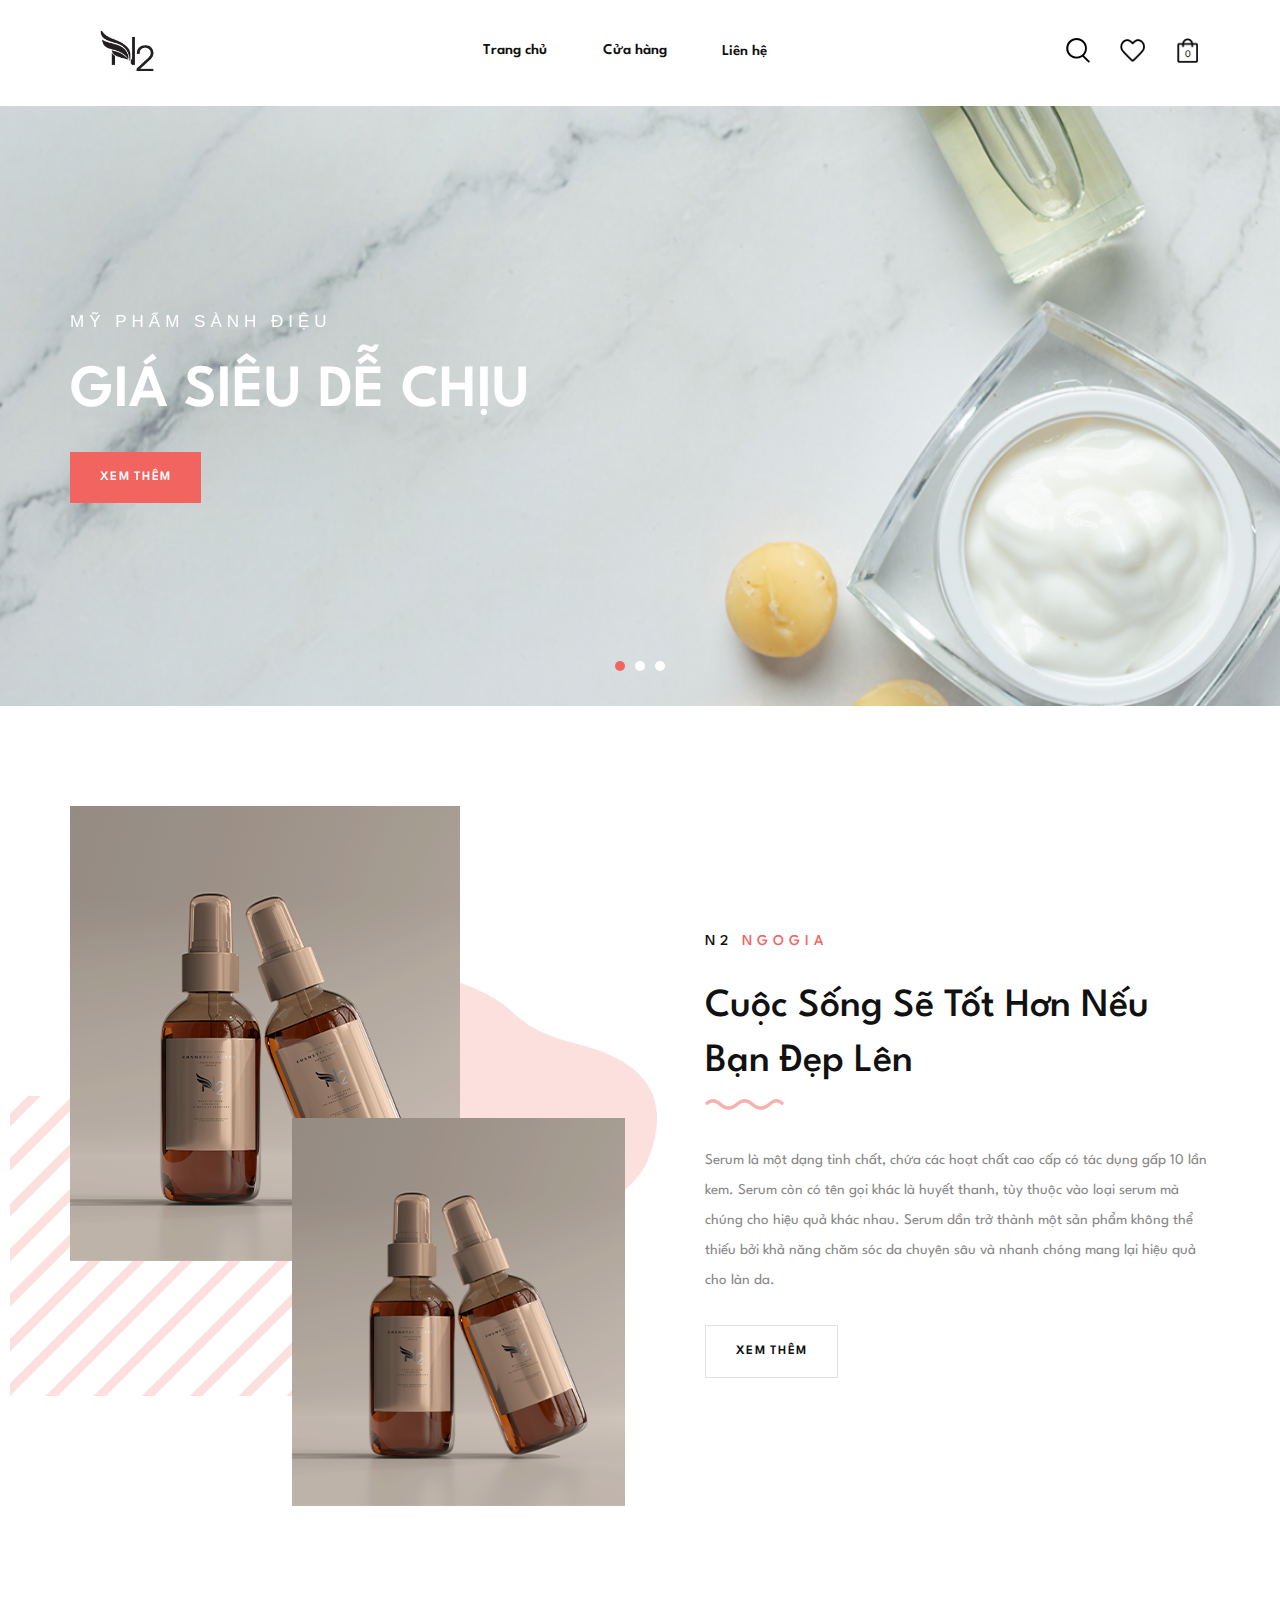
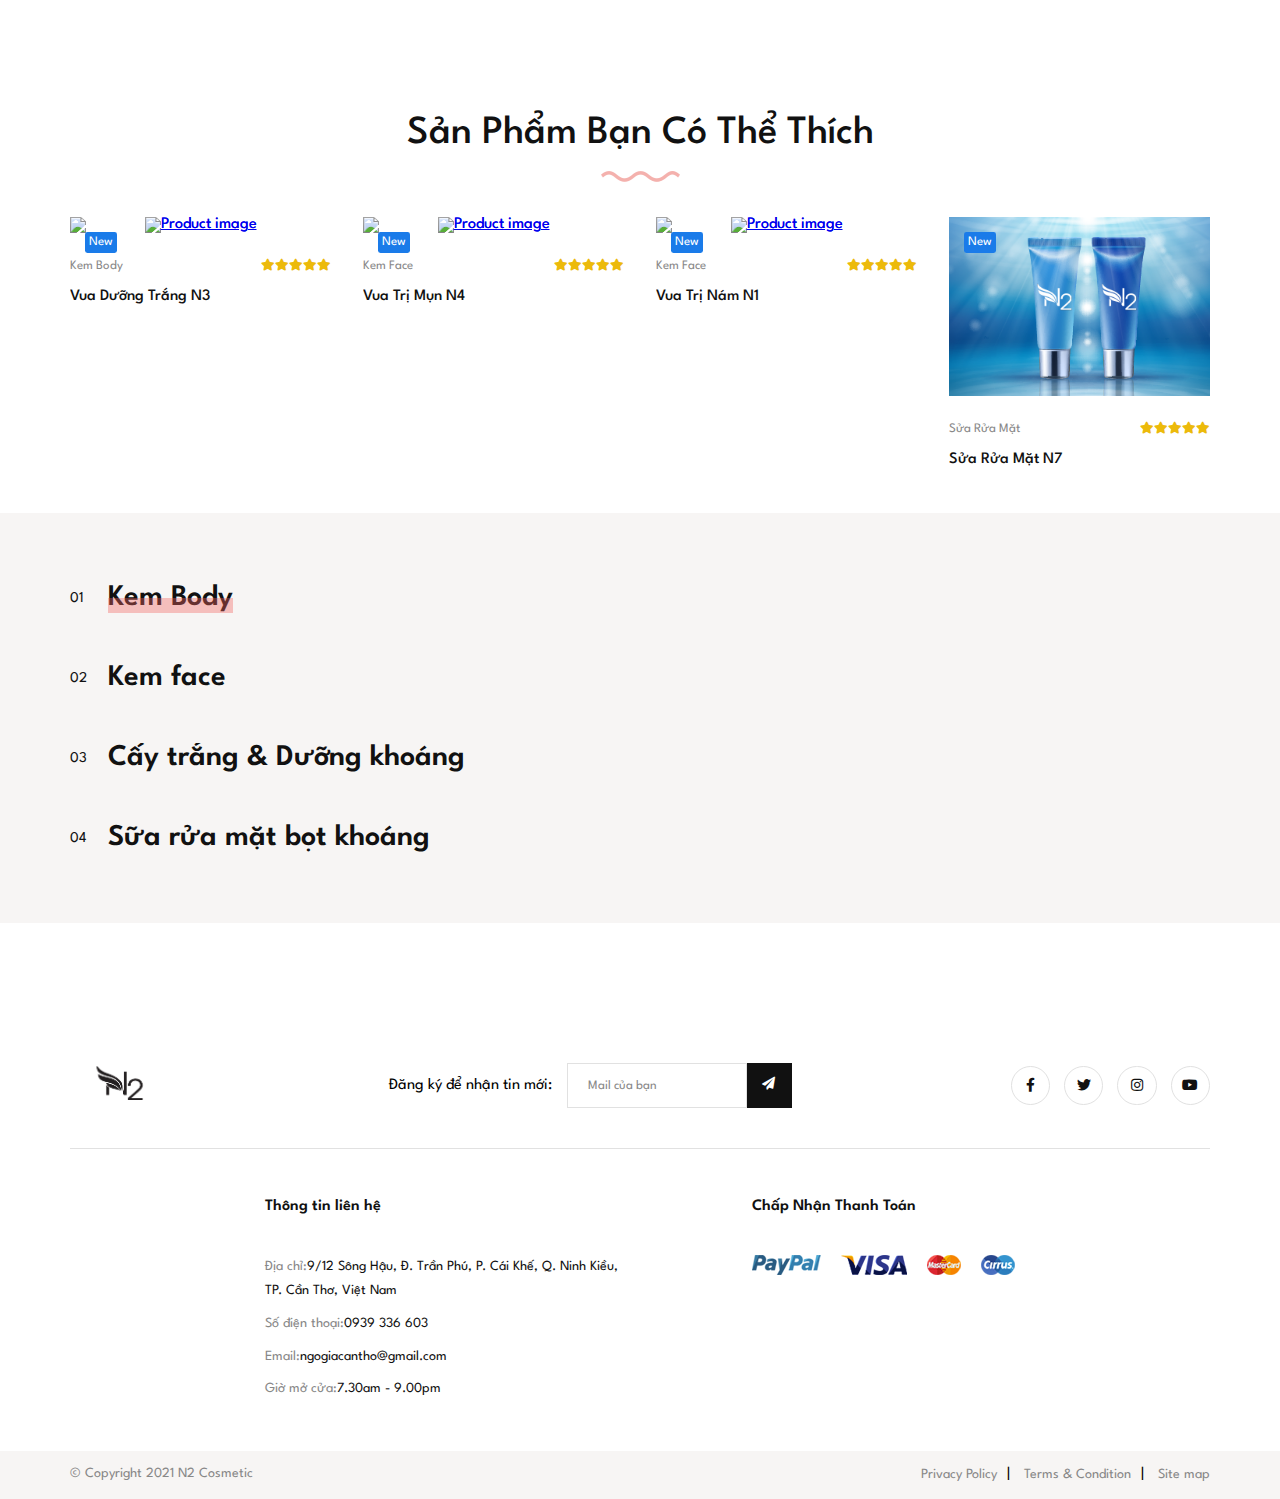
==== index.html @ 59abe2fc "add new file" ====
<!DOCTYPE html>
<html lang="en">
  <head>
    <meta charset="UTF-8"/>
    <meta name="viewport" content="width=device-width, initial-scale=1.0, user-scalable=no"/>
    <meta http-equiv="X-UA-Compatible" content="ie=edge"/>
    <title>Homepage 1</title>
    <link rel="stylesheet" href="https://fonts.googleapis.com/css2?family=Spartan:wght@300;400;500;700;900&amp;display=swap"/>
    <link rel="shortcut icon" type="image/png" href="./assets/images/fav.png"/>
    <!--build:css assets/css/styles.min.css-->
    <link rel="stylesheet" href="assets/css/bootstrap.css"/>
    <link rel="stylesheet" href="https://cdnjs.cloudflare.com/ajax/libs/animate.css/4.0.0/animate.min.css"/>
    <link rel="stylesheet" href="assets/css/slick.min.css"/>
    <link rel="stylesheet" href="assets/css/fontawesome.css"/>
    <link rel="stylesheet" href="assets/css/jquery.modal.min.css"/>
    <link rel="stylesheet" href="assets/css/bootstrap-drawer.min.css"/>
    <link rel="stylesheet" href="assets/css/style.css"/>
    <!--endbuild-->
  </head>
  <body>
    <div class="header -one">
      <!--<div class="top-nav -style-1">
        <div class="container">
          <div class="top-nav__wrapper">
            <div class="top-nav-social">
                    <div class="social-icons -white">
                      <ul>
                        <li><a href="https://www.facebook.com/" style="'color: undefined'"><i class="fab fa-facebook-f"></i></a></li>
                        <li><a href="https://twitter.com" style="'color: undefined'"><i class="fab fa-twitter"></i></a></li>
                        <li><a href="https://instagram.com/" style="'color: undefined'"><i class="fab fa-instagram"> </i></a></li>
                        <li><a href="https://www.youtube.com/" style="'color: undefined'"><i class="fab fa-youtube"></i></a></li>
                      </ul>
                    </div>
            </div>
            <p class="top-nav-promo">Free shipping on international orders of $120+</p>
            <div class="top-nav-selections">
              <div class="top-nav-selections__item">
                <select class="customed-select -borderless -white" name="cur">
                  <option value="USD">USD</option>
                  <option value="JPY">JPY</option>
                  <option value="VND">VND</option>
                </select>
              </div>
              <div class="top-nav-selections__item">
                <select class="customed-select -borderless -white" name="lang">
                  <option value="EN">ENG</option>
                  <option value="JP">JAP</option>
                  <option value="VI">VIE</option>
                </select>
              </div>
              <div class="top-nav-selections__item"><a href="#">Signin</a></div>
            </div>
          </div>
        </div>
      </div>-->
      <div class="menu -style-1">
        <div class="container">
          <div class="menu__wrapper"><a class="menu-logo" href="index.html"><img src="assets/images/logo.png" alt="Logo"/></a>
                  <div class="navigator ">
                    <ul>
                      <li class="relative"><a href="">Trang chủ<span class="dropable-icon"><!--<i class="fas fa-angle-down"></i>--></span></a>
                        <!--<ul class="dropdown-menu">
                          <li><a href="">Beauty Salon</a></li>
                          <li><a href="homepage2.html">Makeup Salon</a></li>
                          <li><a href="homepage3.html">Natural Shop</a></li>
                          <li><a href="homepage4.html">Spa Shop</a></li>
                          <li><a href="homepage5.html">Mask Shop</a></li>
                          <li><a href="homepage6.html">Skincare Shop</a></li>
                        </ul>-->
                      </li>
                      <!--<li><a href="services.html">Services</a></li>-->
                      <!--<li><a href="about.html">About</a></li>-->
                      <li><a href="shop-fullwidth-4col.html">Cửa hàng<span class="dropable-icon"><!--<i class="fas fa-angle-down"></i>--></span></a>
                        <ul class="dropdown-menu -wide">
                          <ul class="dropdown-menu__col">
                            <li><a href="shop-fullwidth-4col.html">Shop Fullwidth 4 Columns</a></li>
                            <li><a href="shop-fullwidth-5col.html">Shop Fullwidth 5 Columns</a></li>
                            <li><a href="shop-fullwidth-left-sidebar.html">Shop Fullwidth Left Sidebar</a></li>
                            <li><a href="shop-fullwidth-right-sidebar.html">Shop Fullwidth Right Sidebar</a></li>
                          </ul>
                          <ul class="dropdown-menu__col">
                            <li><a href="shop-grid-4col.html">Shop grid 4 Columns</a></li>
                            <li><a href="shop-grid-3col.html">Shop Grid 3 Columns</a></li>
                            <li><a href="shop-grid-sidebar.html">Shop Grid Sideber</a></li>
                            <li><a href="shop-list-sidebar.html">Shop List Sidebar</a></li>
                          </ul>
                          <ul class="dropdown-menu__col">
                            <li><a href="product-detail.html">Product Detail</a></li>
                            <li><a href="cart.html">Shopping cart</a></li>
                            <li><a href="checkout.html">Checkout</a></li>
                            <li><a href="wishlist.html">Wish list</a></li>
                          </ul>
                          <ul class="dropdown-menu__col -banner"><a href="shop-fullwidth-4col.html"><img src="assets/images/header/dropdown-menu-banner.png" alt="New product banner"/></a></ul>
                        </ul>
                      </li>
                      <!--<li><a href="blog.html">Blog</a></li>-->
                      <li><a href="contact.html">Liên hệ</a></li>
                    </ul>
                  </div>
                  <div class="menu-functions "><a class="menu-icon -search" href="#"><img src="assets/images/header/search-icon.png" alt="Search icon"/></a>
                    <div class="search-box">
                      <form>
                        <input type="text" placeholder="What are you looking for?" name="search"/>
                        <button><img src="assets/images/header/search-icon.png" alt="Search icon"/></button>
                      </form>
                    </div><a class="menu-icon -wishlist" href="/wishlist.html"><img src="assets/images/header/wishlist-icon.png" alt="Wishlist icon"/></a>
                    <div class="menu-cart"><a class="menu-icon -cart" href="#"><img src="assets/images/header/cart-icon.png" alt="Wishlist icon"/><span class="cart__quantity">0</span></a>

                    </div><a class="menu-icon -navbar" href="#">
                      <div class="bar"></div>
                      <div class="bar"></div>
                      <div class="bar"></div></a>
                  </div>
          </div>
        </div>
      </div>
    </div>
    <div id="content">
          <div class="slider -style-1 slider-arrow-middle">
            <div class="slider__carousel">
              <div class="slider__carousel__item slider-1">
                <div class="container">
                  <div class="slider-background"><img class="slider-background" src="assets/images/slider/SliderOne/1.png" alt="Slider background"/></div>
                  <div class="slider-content">
                    <h5 class="slider-content__subtitle" data-animation-in="fadeInUp" data-animation-delay="0.1">MỸ PHẨM SÀNH ĐIỆU</h5>
                    <h1 class="slider-content__title" data-animation-in="fadeInUp" data-animation-delay="0.2">GIÁ SIÊU DỄ CHỊU
                    </h1>
                    <div data-animation-in="fadeInUp" data-animation-out="fadeInDown" data-animation-delay="0.4"><a class="btn -red" href="#">Xem thêm</a>
                    </div>
                  </div>
                </div>
              </div>
              <div class="slider__carousel__item slider-2">
                <div class="container">
                  <div class="slider-background"><img class="slider-background" src="assets/images/slider/SliderOne/2.png" alt="Slider background"/></div>
                  <div class="slider-content">
                    <h5 class="slider-content__subtitle" data-animation-in="fadeInUp" data-animation-delay="0.1">MỸ PHẨM SÀNH ĐIỆU</h5>
                    <h1 class="slider-content__title" data-animation-in="fadeInUp" data-animation-delay="0.2">GIÁ SIÊU DỄ CHỊU
                    </h1>
                    <div data-animation-in="fadeInUp" data-animation-out="fadeInDown" data-animation-delay="0.4"><a class="btn -red" href="#">XEM THÊM</a>
                    </div>
                  </div>
                </div>
              </div>
              <div class="slider__carousel__item slider-3">
                <div class="container">
                  <div class="slider-background"><img class="slider-background" src="assets/images/slider/SliderOne/6.png" alt="Slider background"/></div>
                  <div class="slider-content">
                    <h5 class="slider-content__subtitle" data-animation-in="fadeInUp" data-animation-delay="0.1">MỸ PHẨM SÀNH ĐIỆU</h5>
                    <h1 class="slider-content__title" data-animation-in="fadeInUp" data-animation-delay="0.2">GIÁ DỄ CHỊU
                    </h1>
                    <div data-animation-in="fadeInUp" data-animation-out="fadeInDown" data-animation-delay="0.4"><a class="btn -red" href="#">XEM THÊM</a>
                    </div>
                  </div>
                </div>
              </div>
            </div>
          </div>
      <div class="introduction-one">
        <div class="container">
          <div class="row align-items-center">
            <div class="col-12 col-md-6">
              <div class="introduction-one-image">
                <div class="introduction-one-image__detail"><img src="assets/images/introduction/IntroductionOne/sp1.png" alt="background"/><img src="assets/images/introduction/IntroductionOne/sp1.png" alt="background"/></div>
                <div class="introduction-one-image__background">
                  <div class="background__item">
                    <div class="wrapper" ref="{bg1}"><img data-depth="0.5" src="assets/images/introduction/IntroductionOne/bg1.png" alt="background"/></div>
                  </div>
                  <div class="background__item">
                    <div class="wrapper" ref="{bg2}"><img data-depth="0.3" data-invert-x="" data-invert-y="" src="assets/images/introduction/IntroductionOne/bg2.png" alt="background"/></div>
                  </div>
                </div>
              </div>
            </div>
            <div class="col-12 col-md-6">
              <div class="introduction-one-content">
                <h5>N2<span> NGOGIA</span></h5>
                      <div class="section-title " style="margin-bottom: 1.875em">
                        <h2>Cuộc sống sẽ tốt hơn  Nếu bạn đẹp lên</h2><img src="assets/images/introduction/IntroductionOne/content-deco.png" alt="Decoration"/>
                      </div>
                <p>Serum là một dạng tinh chất, chứa các hoạt chất cao cấp có tác dụng gấp 10 lần kem. Serum còn có tên gọi khác là huyết thanh, tùy thuộc vào loại serum mà chúng cho hiệu quả khác nhau. Serum dần trở thành một sản phẩm không thể thiếu bởi khả năng chăm sóc da chuyên sâu và nhanh chóng mang lại hiệu quả cho làn da.</p><a class="btn -white" href="shop-fullwidth-4col.html">Xem thêm</a>
              </div>
            </div>
          </div>
        </div>
      </div>
      <div class="introduction-two">
        <!--<div class="video-frame" style="height: 500px; width: 888.889px;">
          <div class="video-frame__poster"><img src="assets/images/introduction/IntroductionTwo/2.png" alt="Video poster"/></div><a class="btn -white -round" href="#" style="height: 50px; width: 50px; line-height: 50px; padding: 0px;"><i class="fas fa-play"></i></a>
        </div>-->
      <div class="product-slide">
        <div class="container">
                <div class="section-title -center" style="margin-bottom: 1.875em">
                  <h2>Sản Phẩm Bạn có thể thích</h2><img src="assets/images/introduction/IntroductionOne/content-deco.png" alt="Decoration"/>
                </div>
          <div class="shop-products">
            <div class="shop-products__gird">
              <div class="row mx-n1 mx-lg-n3">
                <div class="col-6 col-sm-6 col-md-4 col-lg-3 px-1 px-lg-3">
                      <div class="product ">
                        <div class="product-type"><h5 class="-new">New</h5></div>
                        <div class="product-thumb"><a class="product-thumb__image" href="product-detailn3.html"><img src="assets/images/SanPham/16.png" alt="Product image"/><img src="assets/images/SanPham/16.png" alt="Product image"/></a>
                          <div class="product-thumb__actions">
							  <!--
                            <div class="product-btn"><a class="btn -white product__actions__item -round product-atc" href="product-detailn3.html"><i class="fas fa-shopping-bag"></i></a>
                            </div>
                            <div class="product-btn"><a class="btn -white product__actions__item -round product-qv" href="product-detailn3.html"><i class="fas fa-eye"></i></a>
                            </div>
                            <div class="product-btn"><a class="btn -white product__actions__item -round" href="product-detailn3.html"><i class="fas fa-heart"></i></a>
                            </div>-->
                          </div>
                        </div>
                        <div class="product-content">
                          <div class="product-content__header">
                            <div class="product-category">Kem Body&nbsp;</div>
                                <div class="rate"><i class="fas fa-star"></i><i class="fas fa-star"></i><i class="fas fa-star"></i><i class="fas fa-star"></i><i class="fas fa-star"></i></div>
                          </div><a class="product-name" href="product-detailn3.html">Vua Dưỡng Trắng N3&nbsp;</a>
                          <div class="product-content__footer">
                           
                            <div class="product-colors">
                             
                            </div>
                          </div>
                        </div>
                      </div>
                </div>
				  
                <div class="col-6 col-sm-6 col-md-4 col-lg-3 px-1 px-lg-3">
                      <div class="product ">
						<div class="product-type"><h5 class="-new">New</h5></div>
                        <div class="product-type"></div>
                        <div class="product-thumb"><a class="product-thumb__image" href="product-detail.html"><img src="assets/images/SanPham/213.png" alt="Product image"/><img src="assets/images/SanPham/213.png" alt="Product image"/></a>
                          <div class="product-thumb__actions">
                            <!--<div class="product-btn"><a class="btn -white product__actions__item -round product-atc" href="#"><i class="fas fa-shopping-bag"></i></a>
                            </div>
                            <div class="product-btn"><a class="btn -white product__actions__item -round product-qv" href="#"><i class="fas fa-eye"></i></a>
                            </div>
                            <div class="product-btn"><a class="btn -white product__actions__item -round" href="#"><i class="fas fa-heart"></i></a>
                            </div>-->
                          </div>
                        </div>
                        <div class="product-content">
                          <div class="product-content__header">
                            <div class="product-category">Kem Face</div>
                                <div class="rate"><i class="fas fa-star"></i><i class="fas fa-star"></i><i class="fas fa-star"></i><i class="fas fa-star"></i><i class="fas fa-star"></i></div>
                          </div><a class="product-name" href="product-detail.html">Vua Trị Mụn N4</a>
                          <div class="product-content__footer">
                          </div>
                        </div>
                      </div>
                </div>
                <div class="col-6 col-sm-6 col-md-4 col-lg-3 px-1 px-lg-3">
                      <div class="product ">
                        <div class="product-type"><h5 class="-new">New</h5></div>
                        <div class="product-thumb"><a class="product-thumb__image" href="product-detailn1.html"><img src="assets/images/SanPham/jar-15.png" alt="Product image"/><img src="assets/images/SanPham/jar-15.png" alt="Product image"/></a>
                          <div class="product-thumb__actions">
                            <!--<div class="product-btn"><a class="btn -white product__actions__item -round product-atc" href="#"><i class="fas fa-shopping-bag"></i></a>
                            </div>
                            <div class="product-btn"><a class="btn -white product__actions__item -round product-qv" href="#"><i class="fas fa-eye"></i></a>
                            </div>
                            <div class="product-btn"><a class="btn -white product__actions__item -round" href="#"><i class="fas fa-heart"></i></a>
                            </div>-->
                          </div>
                        </div>
                        <div class="product-content">
                          <div class="product-content__header">
                            <div class="product-category">Kem Face</div>
                                <div class="rate"><i class="fas fa-star"></i><i class="fas fa-star"></i><i class="fas fa-star"></i><i class="fas fa-star"></i><i class="fas fa-star"></i></div>
                          </div><a class="product-name" href="product-detailn1.html">Vua Trị Nám N1</a>
                          <div class="product-content__footer">
                            <div class="product-colors">
                            </div>
                          </div>
                        </div>
                      </div>
					
                </div>
				                  <div class="col-6 col-sm-6 col-md-4 col-lg-3 px-1 px-lg-3">
                      <div class="product ">
                        <div class="product-type"><h5 class="-new">New</h5></div>
                        <div class="product-thumb"><a class="product-thumb__image" href="product-detailn7.html"><img src="assets/images/SanPham/n7.png" alt="Product image"/><img src="assets/images/SanPham/n7.png" alt="Product image"/></a>
                          <div class="product-thumb__actions">
                            <!--<div class="product-btn"><a class="btn -white product__actions__item -round product-atc" href="#"><i class="fas fa-shopping-bag"></i></a>
                            </div>
                            <div class="product-btn"><a class="btn -white product__actions__item -round product-qv" href="#"><i class="fas fa-eye"></i></a>
                            </div>
                            <div class="product-btn"><a class="btn -white product__actions__item -round" href="#"><i class="fas fa-heart"></i></a>
                            </div>-->
                          </div>
                        </div>
                        <div class="product-content">
                          <div class="product-content__header">
                            <div class="product-category">Sửa Rửa Mặt&nbsp;</div>
                                <div class="rate"><i class="fas fa-star"></i><i class="fas fa-star"></i><i class="fas fa-star"></i><i class="fas fa-star"></i><i class="fas fa-star"></i></div>
                          </div><a class="product-name" href="product-detailn7.html">Sửa Rửa Mặt N7&nbsp;</a>
                          <div class="product-content__footer">
                            <div class="product-colors">
                            </div>
                          </div>
                        </div>
                      </div>
      <!--<div class="testimonial">
              <div class="section-title -center" style="margin-bottom: 3.125rem">
                <h5>TESTIMONIAL</h5>
                <h2>What People Say?</h2><img src="assets/images/introduction/IntroductionOne/content-deco.png" alt="Decoration"/>
              </div>
        <div class="container">
          <div class="testimonial-slider">
            <div class="row">
              <div class="col-12 col-md-6">
                <div class="slide-nav">
                  <div class="slide-nav__wrapper">
                    <div class="slide-nav__item" key="0"><img src="assets/images/testimonial/TestimonialOne/1.png" alt="Customer avatar"/></div>
                    <div class="slide-nav__item" key="1"><img src="assets/images/testimonial/TestimonialOne/2.png" alt="Customer avatar"/></div>
                    <div class="slide-nav__item" key="2"><img src="assets/images/testimonial/TestimonialOne/3.png" alt="Customer avatar"/></div>
                    <div class="slide-nav__item" key="3"><img src="assets/images/testimonial/TestimonialOne/4.png" alt="Customer avatar"/></div>
                    <div class="slide-nav__item" key="4"><img src="assets/images/testimonial/TestimonialOne/5.png" alt="Customer avatar"/></div>
                    <div class="slide-nav__item" key="5"><img src="assets/images/testimonial/TestimonialOne/6.png" alt="Customer avatar"/></div>
                    <div class="slide-nav__item" key="6"><img src="assets/images/testimonial/TestimonialOne/7.png" alt="Customer avatar"/></div>
                    <div class="slide-nav__item" key="7"><img src="assets/images/testimonial/TestimonialOne/8.png" alt="Customer avatar"/></div>
                  </div>
                </div>
              </div>
              <div class="col-12 col-md-6">
                <div class="slide-for">
                  <div class="slide-for__wrapper">
                    <div class="slide-for__item">
                      <div class="slide-for__item__header">
                        <div class="quote-icon"><i class="fas fa-quote-right"></i></div>
                        <div class="customer__info">
                          <h3>Alexander Ball</h3>
                          <h5>New York</h5>
                        </div>
                              <div class="rate"><i class="fas fa-star"></i><i class="fas fa-star"></i><i class="fas fa-star"></i><i class="fas fa-star"></i><i class="far fa-star"></i></div>
                      </div>
                      <p class="slide-for__item__content">I love my lash tint! I don't have extremely blonde lashes, but I do like that they can be even darker than they are. It makes my eyes stand out more and I love the way it looks! Now, I just need to add on a bit of mascara for length and I am set.</p>
                    </div>
                    <div class="slide-for__item">
                      <div class="slide-for__item__header">
                        <div class="quote-icon"><i class="fas fa-quote-right"></i></div>
                        <div class="customer__info">
                          <h3>Izabel Watt</h3>
                          <h5>Michigan</h5>
                        </div>
                              <div class="rate"><i class="fas fa-star"></i><i class="fas fa-star"></i><i class="fas fa-star"></i><i class="fas fa-star"></i><i class="far fa-star"></i></div>
                      </div>
                      <p class="slide-for__item__content">I love my lash tint! I don't have extremely blonde lashes, but I do like that they can be even darker than they are. It makes my eyes stand out more and I love the way it looks! Now, I just need to add on a bit of mascara for length and I am set.</p>
                    </div>
                    <div class="slide-for__item">
                      <div class="slide-for__item__header">
                        <div class="quote-icon"><i class="fas fa-quote-right"></i></div>
                        <div class="customer__info">
                          <h3>Rachel Regan</h3>
                          <h5>Sydney</h5>
                        </div>
                              <div class="rate"><i class="fas fa-star"></i><i class="fas fa-star"></i><i class="fas fa-star"></i><i class="fas fa-star"></i><i class="far fa-star"></i></div>
                      </div>
                      <p class="slide-for__item__content">I love my lash tint! I don't have extremely blonde lashes, but I do like that they can be even darker than they are. It makes my eyes stand out more and I love the way it looks! Now, I just need to add on a bit of mascara for length and I am set.</p>
                    </div>
                    <div class="slide-for__item">
                      <div class="slide-for__item__header">
                        <div class="quote-icon"><i class="fas fa-quote-right"></i></div>
                        <div class="customer__info">
                          <h3>Malika Kenny</h3>
                          <h5>Ha Noi</h5>
                        </div>
                              <div class="rate"><i class="fas fa-star"></i><i class="fas fa-star"></i><i class="fas fa-star"></i><i class="fas fa-star"></i><i class="far fa-star"></i></div>
                      </div>
                      <p class="slide-for__item__content">I love my lash tint! I don't have extremely blonde lashes, but I do like that they can be even darker than they are. It makes my eyes stand out more and I love the way it looks! Now, I just need to add on a bit of mascara for length and I am set.</p>
                    </div>
                    <div class="slide-for__item">
                      <div class="slide-for__item__header">
                        <div class="quote-icon"><i class="fas fa-quote-right"></i></div>
                        <div class="customer__info">
                          <h3>Javier Bender</h3>
                          <h5>Tokyo</h5>
                        </div>
                              <div class="rate"><i class="fas fa-star"></i><i class="fas fa-star"></i><i class="fas fa-star"></i><i class="fas fa-star"></i><i class="far fa-star"></i></div>
                      </div>
                      <p class="slide-for__item__content">I love my lash tint! I don't have extremely blonde lashes, but I do like that they can be even darker than they are. It makes my eyes stand out more and I love the way it looks! Now, I just need to add on a bit of mascara for length and I am set.</p>
                    </div>
                    <div class="slide-for__item">
                      <div class="slide-for__item__header">
                        <div class="quote-icon"><i class="fas fa-quote-right"></i></div>
                        <div class="customer__info">
                          <h3>Paul Brookes</h3>
                          <h5>Berlin</h5>
                        </div>
                              <div class="rate"><i class="fas fa-star"></i><i class="fas fa-star"></i><i class="fas fa-star"></i><i class="fas fa-star"></i><i class="far fa-star"></i></div>
                      </div>
                      <p class="slide-for__item__content">I love my lash tint! I don't have extremely blonde lashes, but I do like that they can be even darker than they are. It makes my eyes stand out more and I love the way it looks! Now, I just need to add on a bit of mascara for length and I am set.</p>
                    </div>
                    <div class="slide-for__item">
                      <div class="slide-for__item__header">
                        <div class="quote-icon"><i class="fas fa-quote-right"></i></div>
                        <div class="customer__info">
                          <h3>Bilaal Gunn</h3>
                          <h5>Denver</h5>
                        </div>
                              <div class="rate"><i class="fas fa-star"></i><i class="fas fa-star"></i><i class="fas fa-star"></i><i class="fas fa-star"></i><i class="far fa-star"></i></div>
                      </div>
                      <p class="slide-for__item__content">I love my lash tint! I don't have extremely blonde lashes, but I do like that they can be even darker than they are. It makes my eyes stand out more and I love the way it looks! Now, I just need to add on a bit of mascara for length and I am set.</p>
                    </div>
                    <div class="slide-for__item">
                      <div class="slide-for__item__header">
                        <div class="quote-icon"><i class="fas fa-quote-right"></i></div>
                        <div class="customer__info">
                          <h3>Musab O'Sullivan</h3>
                          <h5>Paris</h5>
                        </div>
                              <div class="rate"><i class="fas fa-star"></i><i class="fas fa-star"></i><i class="fas fa-star"></i><i class="fas fa-star"></i><i class="far fa-star"></i></div>
                      </div>
                      <p class="slide-for__item__content">I love my lash tint! I don't have extremely blonde lashes, but I do like that they can be even darker than they are. It makes my eyes stand out more and I love the way it looks! Now, I just need to add on a bit of mascara for length and I am set.</p>
                    </div>
                  </div>
                  <div class="testimonial-one__slider-control"><a class="prev" href="#"><i class="far fa-angle-left"> </i>Prev</a><a class="next" href="#">Next<i class="far fa-angle-right"> </i></a></div>
                </div>
              </div>
            </div>
          </div>
        </div>
      </div>-->
      <!--<div class="team-one">
        <div class="container">
                <div class="section-title -center" style="margin-bottom: 1.875em">
                  <h2>Professional team</h2><img src="assets/images/introduction/IntroductionOne/content-deco.png" alt="Decoration"/>
                </div>
          <div class="team-one-slider">
            <div class="slider__item">
              <div class="team-card">
                <div class="team-card__avatar"><img src="assets/images/team/teamOne/1.png" alt="Danielle Welling"/></div>
                <div class="team-card__content">
                  <h3>Danielle Welling</h3>
                  <h5>Nail master</h5>
                  <p>Ipsum dolor amet, consectetur adipiscing sedo lacus facilisis.</p>
                  <socialicons></socialicons>
                </div>
              </div>
            </div>
            <div class="slider__item">
              <div class="team-card">
                <div class="team-card__avatar"><img src="assets/images/team/teamOne/2.png" alt="Cali Lees"/></div>
                <div class="team-card__content">
                  <h3>Cali Lees</h3>
                  <h5>Administrator</h5>
                  <p>Ipsum dolor amet, consectetur adipiscing sedo lacus facilisis.</p>
                  <socialicons></socialicons>
                </div>
              </div>
            </div>
            <div class="slider__item">
              <div class="team-card">
                <div class="team-card__avatar"><img src="assets/images/team/teamOne/3.png" alt="Danielle Welling"/></div>
                <div class="team-card__content">
                  <h3>Danielle Welling</h3>
                  <h5>Hair stylish</h5>
                  <p>Ipsum dolor amet, consectetur adipiscing sedo lacus facilisis.</p>
                  <socialicons></socialicons>
                </div>
              </div>
            </div>
          </div>
        </div>
      </div>-->
      <!--<div class="cta -style-1" style="background-image: url(&quot;assets/images/cta/CTAOne/1.png&quot;)">
        <div class="container">
          <div class="row">
            <div class="col-12 col-md-6 mx-auto">
              <div class="cta__form">
                      <div class="section-title " style="margin-bottom: 1.875em">
                        <h2>Book Service</h2><img src="assets/images/introduction/IntroductionOne/content-deco.png" alt="Decoration"/>
                      </div>
                <form class="cta__form__detail validated-form" action="#">
                  <div class="input-validator">
                    <input type="text" placeholder="Your name" name="name" required="required"/>
                  </div>
                  <div class="input-validator">
                    <input type="text" placeholder="Your phone" name="phone" required="required"/>
                  </div>
                  <div class="input-validator">
                    <select class="customed-select required" name="service">
                      <option value="" hidden="hidden">Choose a services</option>
                      <option value="Spa">Spa</option>
                      <option value="Salon">Salon</option>
                      <option value="Nail">Nail</option>
                    </select>
                  </div> 
                  <div class="input-validator">
                    <select class="customed-select required" name="date">
                      <option value="" hidden="hidden">Choose a data</option>
                      <option value="Yesterday">Yesterday</option>
                      <option value="Today">Today</option>
                      <option value="Tomorow">Tomorow</option>
                    </select>
                  </div>
                        <button class="btn -light-red">Appoitment
                        </button>
                </form>-->
              </div>
            </div>
          </div>
        </div>
      </div>
		          <div class="introduction-two-content">
          <div class="container">
            <div class="introduction-two-content__item active" data-cover="assets/images/introduction/IntroductionTwo/1.png" data-src="https://www.youtube.com/embed/80e0QHPYRG4"><span>01</span><a href="shop-fullwidth-4col.html">Kem Body</a></div>
            <div class="introduction-two-content__item" data-cover="assets/images/introduction/IntroductionTwo/2.png" data-src="https://www.youtube.com/embed/xn7jfVWWSio"><span>02</span><a href="shop-fullwidth-4col.html">Kem face</a></div>
            <div class="introduction-two-content__item" data-cover="assets/images/introduction/IntroductionTwo/3.png" data-src="https://www.youtube.com/embed/K3M-czGNUCg"><span>03</span><a href="shop-fullwidth-4col.html">Cấy trắng &amp; Dưỡng khoáng</a></div>
            <div class="introduction-two-content__item" data-cover="assets/images/introduction/IntroductionTwo/4.png" data-src="https://www.youtube.com/embed/hoPiGLf0ICA"><span>04</span><a href="shop-fullwidth-4col.html">Sữa rửa mặt bọt khoáng </a></div>
          </div>
        </div>
      </div> 		  </div></div>  
      <div class="footer-one">
        <div class="container">
          <div class="footer-one__header">
            <div class="footer-one__header__logo"><a href="index.html"><img src="assets/images/logo.png" alt="Logo"/></a></div>
            <div class="footer-one__header__newsletter"><span>Đăng ký để nhận tin mới:</span>
              <div class="footer-one-newsletter">
                <div class="subscribe-form">
                  <div class="mc-form">
                    <input type="text" placeholder="Mail của bạn"/>
                          <button class="btn "><i class="fas fa-paper-plane"></i>
                          </button>
                  </div>
                </div>
              </div>
            </div>
            <div class="footer-one__header__social">
                    <div class="social-icons -border">
                      <ul>
                        <li><a href="https://www.facebook.com/N2.Cosmetic.CT/" style="'color: undefined'"><i class="fab fa-facebook-f"></i></a></li>
                        <li><a href="https://twitter.com" style="'color: undefined'"><i class="fab fa-twitter"></i></a></li>
                        <li><a href="https://instagram.com/" style="'color: undefined'"><i class="fab fa-instagram"> </i></a></li>
                        <li><a href="https://www.youtube.com/" style="'color: undefined'"><i class="fab fa-youtube"></i></a></li>
                      </ul>
                    </div>
            </div>
          </div>
          <div class="footer-one__body">
            <div class="row">
			 <div class="col-12 col-md-6 col-lg-2">

              </div>
              <div class="col-15 col-md-10 col-lg-4">
                <div class="footer__section -info">
                  <h5 class="footer-title">Thông tin liên hệ</h5>
                  <p>Địa chỉ:<span>9/12 Sông Hậu, Đ. Trần Phú, P. Cái Khế, Q. Ninh Kiều, TP. Cần Thơ, Việt Nam</span></p>
                  <p>Số điện thoại:<span>0939 336 603</span></p>
                  <p>Email:<span>ngogiacantho@gmail.com</span></p>
                  <p>Giờ mở cửa:<span>7.30am - 9.00pm</span></p>
                </div>
              </div>
              <div class="col-12 col-md-6 col-lg-1">

              </div>
              <div class="col-12 col-lg-4">
                <div class="footer__section -payment">
                  <h5 class="footer-title">Chấp Nhận Thanh Toán</h5>
                  <div class="payment-methods"><img src="assets/images/footer/payment.png" alt="Payment methods"/></div>
                </div>
              </div>
            </div>
          </div>
        </div>
        <div class="footer-one__footer">
          <div class="container">
            <div class="footer-one__footer__wrapper">
              <p>© Copyright 2021 N2 Cosmetic</p>
              <ul>
                <li><a href="contact.html">Privacy Policy</a></li>
                <li><a href="contact.html">Terms &amp; Condition</a></li>
                <li><a href="contact.html">Site map</a></li>
              </ul>
            </div>
          </div>
        </div>
      </div>
      <div class="drawer drawer-right slide" id="cart-drawer" tabindex="-1" role="dialog" aria-labelledby="drawer-demo-title" aria-hidden="true">
        <div class="drawer-content drawer-content-scrollable" role="document">
          <div class="drawer-body">
            <div class="cart-sidebar">
              <div class="cart-items__wrapper">
                <h2>Shopping cart</h2>
                <div class="cart-item">
                  <div class="cart-item__image"><img src="assets/images/product/1.png" alt="Product image"/></div>
                  <div class="cart-item__info"><a href="/product-detail.html">Kem Body</a>
                    <h5>$35.00</h5>
                    <p>Quantity:<span> 1</span></p>
                  </div><a class="cart-item__remove" href="#"><i class="fal fa-times"></i></a>
                </div>
                <div class="cart-item">
                  <div class="cart-item__image"><img src="assets/images/product/3.png" alt="Product image"/></div>
                  <div class="cart-item__info"><a href="/product-detail.html">Kem Face</a>
                    <h5>$38.00</h5>
                    <p>Quantity:<span> 1</span></p>
                  </div><a class="cart-item__remove" href="#"><i class="fal fa-times"></i></a>
                </div>
                <div class="cart-items__total">
                  <div class="cart-items__total__price">
                    <h5>Total</h5><span>$73.00</span>
                  </div>
                  <div class="cart-items__total__buttons"><a class="btn -dark" href="cart.html">View cart</a><a class="btn -red" href="checkout.html">Checkout</a>
                  </div>
                </div>
              </div>
            </div>
          </div>
        </div>
      </div>
      <div class="drawer drawer-right slide" id="mobile-menu-drawer" tabindex="-1" role="dialog" aria-labelledby="drawer-demo-title" aria-hidden="true">
        <div class="drawer-content drawer-content-scrollable" role="document">
          <div class="drawer-body">
            <div class="cart-sidebar">
              <div class="cart-items__wrapper">
                <div class="navigation-sidebar">
                  <div class="search-box">
                    <form>
                      <input type="text" placeholder="What are you looking for?"/>
                      <button><img src="assets/images/header/search-icon.png" alt="Search icon"/></button>
                    </form>
                  </div>
                  <div class="navigator-mobile">
                    <ul>
                      <li class="relative"><a class="dropdown-menu-controller" href="#">Trang chủ<span class="dropable-icon"><!--<i class="fas fa-angle-down"></i>--></span></a>
                        <ul class="dropdown-menu">
                          <li><a href="homepages/homepage1.html">Beauty Salon</a></li>
                          <li><a href="homepages/homepage2.html">Makeup Salon</a></li>
                          <li><a href="homepages/homepage3.html">Natural Shop</a></li>
                          <li><a href="homepages/homepage4.html">Spa Shop</a></li>
                          <li><a href="homepages/homepage5.html">Mask Shop</a></li>
                          <li><a href="homepages/homepage6.html">Skincare Shop</a></li>
                        </ul>
                      </li>
                      <!--<li><a href="services.html">Services</a></li>
                      <li><a href="about.html">About</a></li>-->
                      <li><a class="dropdown-menu-controller" href="#">Cửa hàng<span class="dropable-icon"><i class="fas fa-angle-down"></i></span></a>
                        <ul class="dropdown-menu">
                          <ul class="dropdown-menu__col">
                            <li><a href="shop-fullwidth-4col.html">Sữa rửa mặt</a></li>
                            <li><a href="shop-fullwidth-5col.html">Dưỡng da</a></li>
                            <li><a href="shop-fullwidth-left-sidebar.html">Dưỡng ẩm</a></li>
                            <li><a href="shop-fullwidth-right-sidebar.html">Làm đẹp</a></li>
                          </ul>
                          <ul class="dropdown-menu__col">

                            <!--<li><a href="shop-grid-sidebar.html">Shop Grid Sideber</a></li>
                            <li><a href="shop-list-sidebar.html">Shop List Sidebar</a></li>-->
                          </ul>
                          <!--<ul class="dropdown-menu__col">
                            <li><a href="#">Product Detail</a></li>
                            <li><a href="cart.html">Shopping cart</a></li>
                            <li><a href="checkout.html">Checkout</a></li>
                            <li><a href="wishlist.html">Wish list</a></li>
                          </ul>-->
                          <!--<ul class="dropdown-menu__col -banner"><a href="shop-fullwidth-4col.html"><img src="assets/images/header/dropdown-menu-banner.png" alt="New product banner.html"/></a></ul>-->
                        </ul>
                      </li>
                      <!--<li><a href="blog.html">Blog</a></li>-->
                      <li><a href="contact.html">Liên hệ</a></li>
                    </ul>
                  </div>
                  <div class="navigation-sidebar__footer">
                    <select class="customed-select -borderless" name="currency">
                      <option value="vnd">VND</option>
                    </select>
                    <select class="customed-select -borderless" name="currency">
                      <option value="vi">VI</option>

                    </select>
                  </div>
                        <div class="social-icons ">
                          <ul>
                            <li><a href="https://www.facebook.com/N2.Cosmetic.CT/N2.Cosmetic.CT/N2.Cosmetic.CT/" style="'color: undefined'"><i class="fab fa-facebook-f"></i></a></li>
                            <li><a href="https://twitter.com" style="'color: undefined'"><i class="fab fa-twitter"></i></a></li>
                            <li><a href="https://instagram.com/" style="'color: undefined'"><i class="fab fa-instagram"> </i></a></li>
                            <li><a href="https://www.youtube.com/" style="'color: undefined'"><i class="fab fa-youtube"></i></a></li>
                          </ul>
                        </div>
                </div>
              </div>
            </div>
          </div>
        </div>
      </div>
      <div class="modal" id="quick-view-modal">
        <div class="product-quickview">
          <div class="row">
            <div class="col-12 col-md-6">
              <div class="product-detail__slide-one">
                <div class="slider-wrapper">
                  <div class="slider-item"><img src="assets/images/product/1.png" alt="Product image"/></div>
                  <div class="slider-item"><img src="assets/images/product/2.png" alt="Product image"/></div>
                  <div class="slider-item"><img src="assets/images/product/3.png" alt="Product image"/></div>
                  <div class="slider-item"><img src="assets/images/product/4.png" alt="Product image"/></div>
                </div>
              </div>
            </div>
            <div class="col-12 col-md-6">
                    <div class="product-detail__content">
                      <div class="product-detail__content__header">
                        <h5>eyes</h5>
                        <h2>The expert mascaraa</h2>
                      </div>
                      <div class="product-detail__content__header__comment-block">
                              <div class="rate"><i class="fas fa-star"></i><i class="fas fa-star"></i><i class="fas fa-star"></i><i class="fas fa-star"></i><i class="far fa-star"></i></div>
                        <p>03 review</p><a href="#">Write a reviews</a>
                      </div>
                      <h3>$35.00</h3>
                      <div class="divider"></div>
                      <div class="product-detail__content__footer">
                        <ul>
                          <li>Brand:gucci
                          </li>
                          <li>Product code: PM 01
                          </li>
                          <li>Reward point: 30
                          </li>
                          <li>Availability: In Stock</li>
                        </ul>
                        <div class="product-detail__colors"><span>Color:</span>
                          <div class="product-detail__colors__item" style="background-color: #8B0000"></div>
                          <div class="product-detail__colors__item" style="background-color: #4169E1"></div>
                        </div>
                        <div class="product-detail__controller">
                                <div class="quantity-controller -border -round">
                                  <div class="quantity-controller__btn -descrease">-</div>
                                  <div class="quantity-controller__number">2</div>
                                  <div class="quantity-controller__btn -increase">+</div>
                                </div>
                                <div class="add-to-cart -dark"><a class="btn -round -red" href="#"><i class="fas fa-shopping-bag"></i></a>
                                  <h5>Add to cart</h5>
                                </div>
                          <div class="product-detail__controler__actions"></div><a class="btn -round -white" href="#"><i class="fas fa-heart"></i></a>
                        </div>
                      </div>
                    </div>
            </div>
          </div>
        </div>
      </div>             
  <!--build:js assets/js/main.min.js-->
    <script src="./assets/js/jquery-3.5.1.min.js"></script>
    <script src="./assets/js/parallax.min.js"></script>
    <script src="./assets/js/slick.min.js"></script>
    <script src="./assets/js/jquery.validate.min.js"></script>
    <script src="./assets/js/jquery.modal.min.js"></script>
    <script src="./assets/js/bootstrap-drawer.min.js"></script>
    <script src="./assets/js/jquery.countdown.min.js"></script>
    <script src="./assets/js/main.min.js"></script>
    <!--endbuild-->
  </body>
</html>
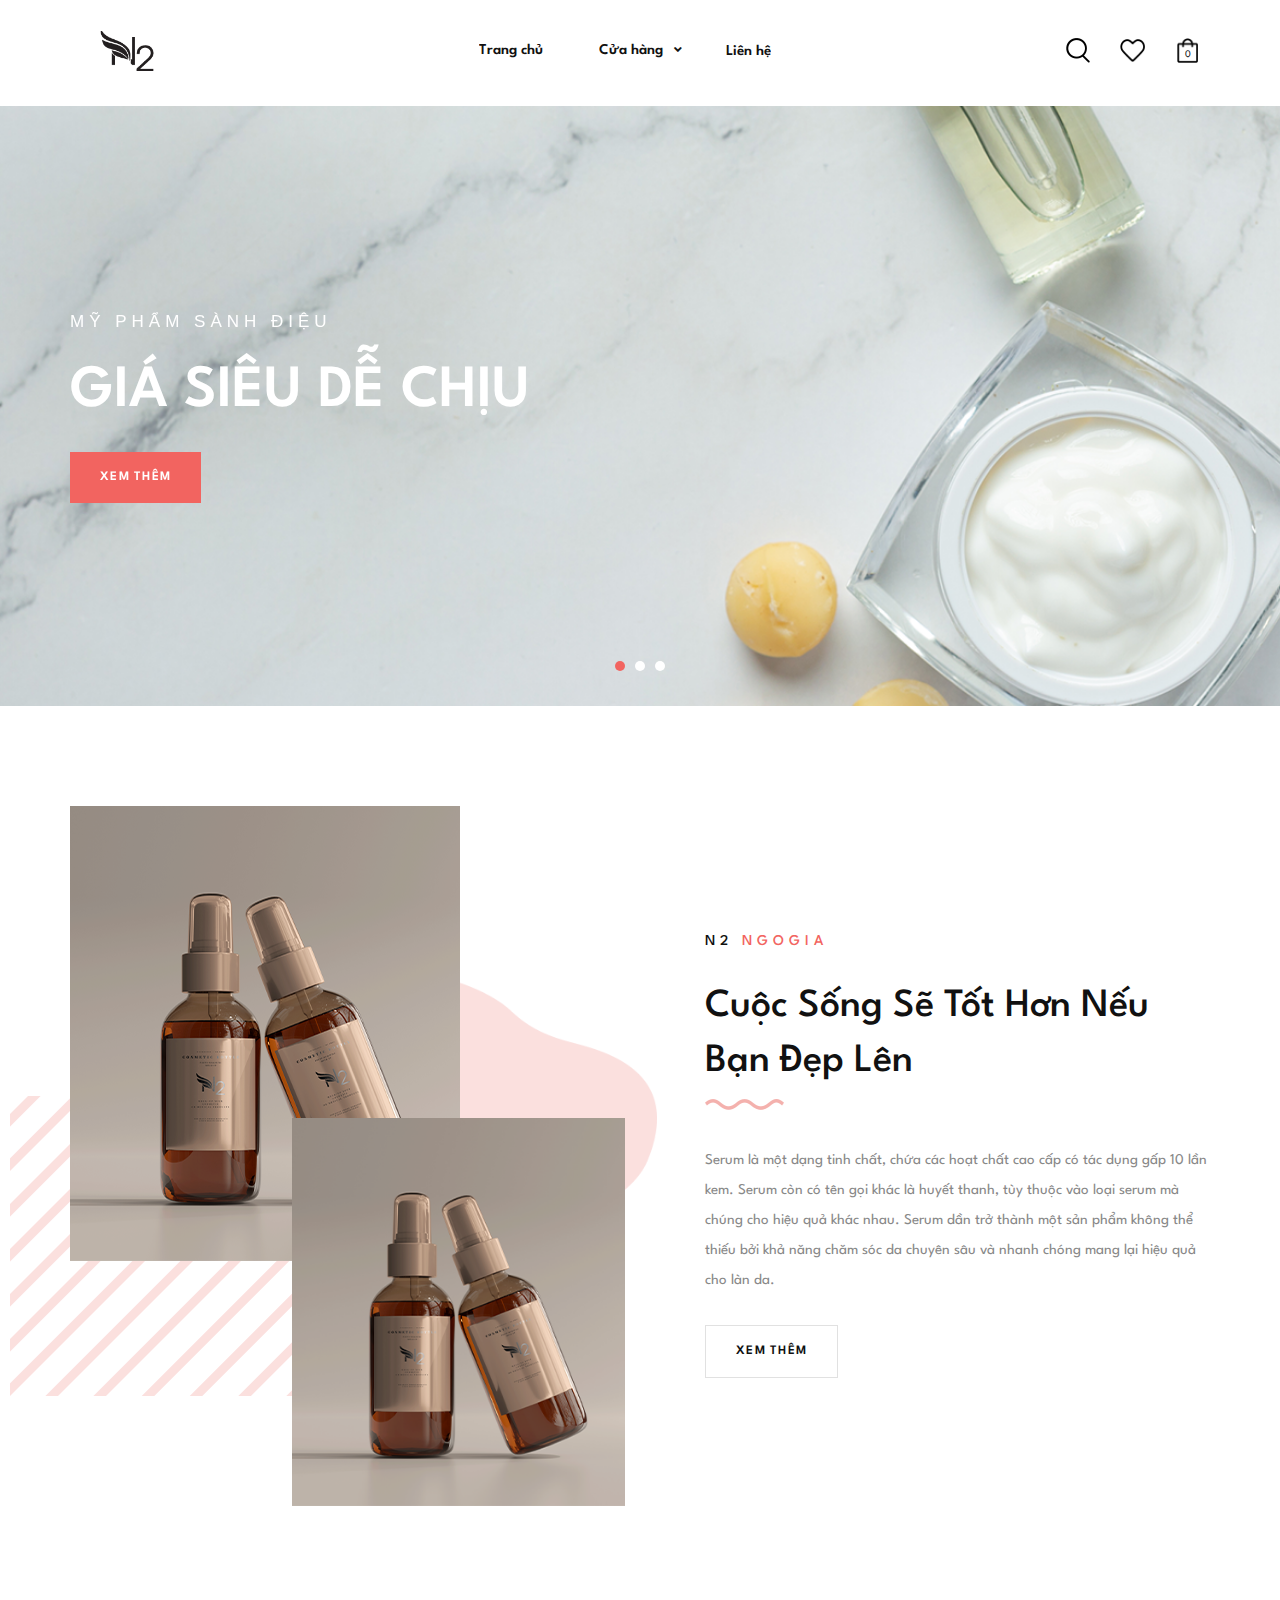
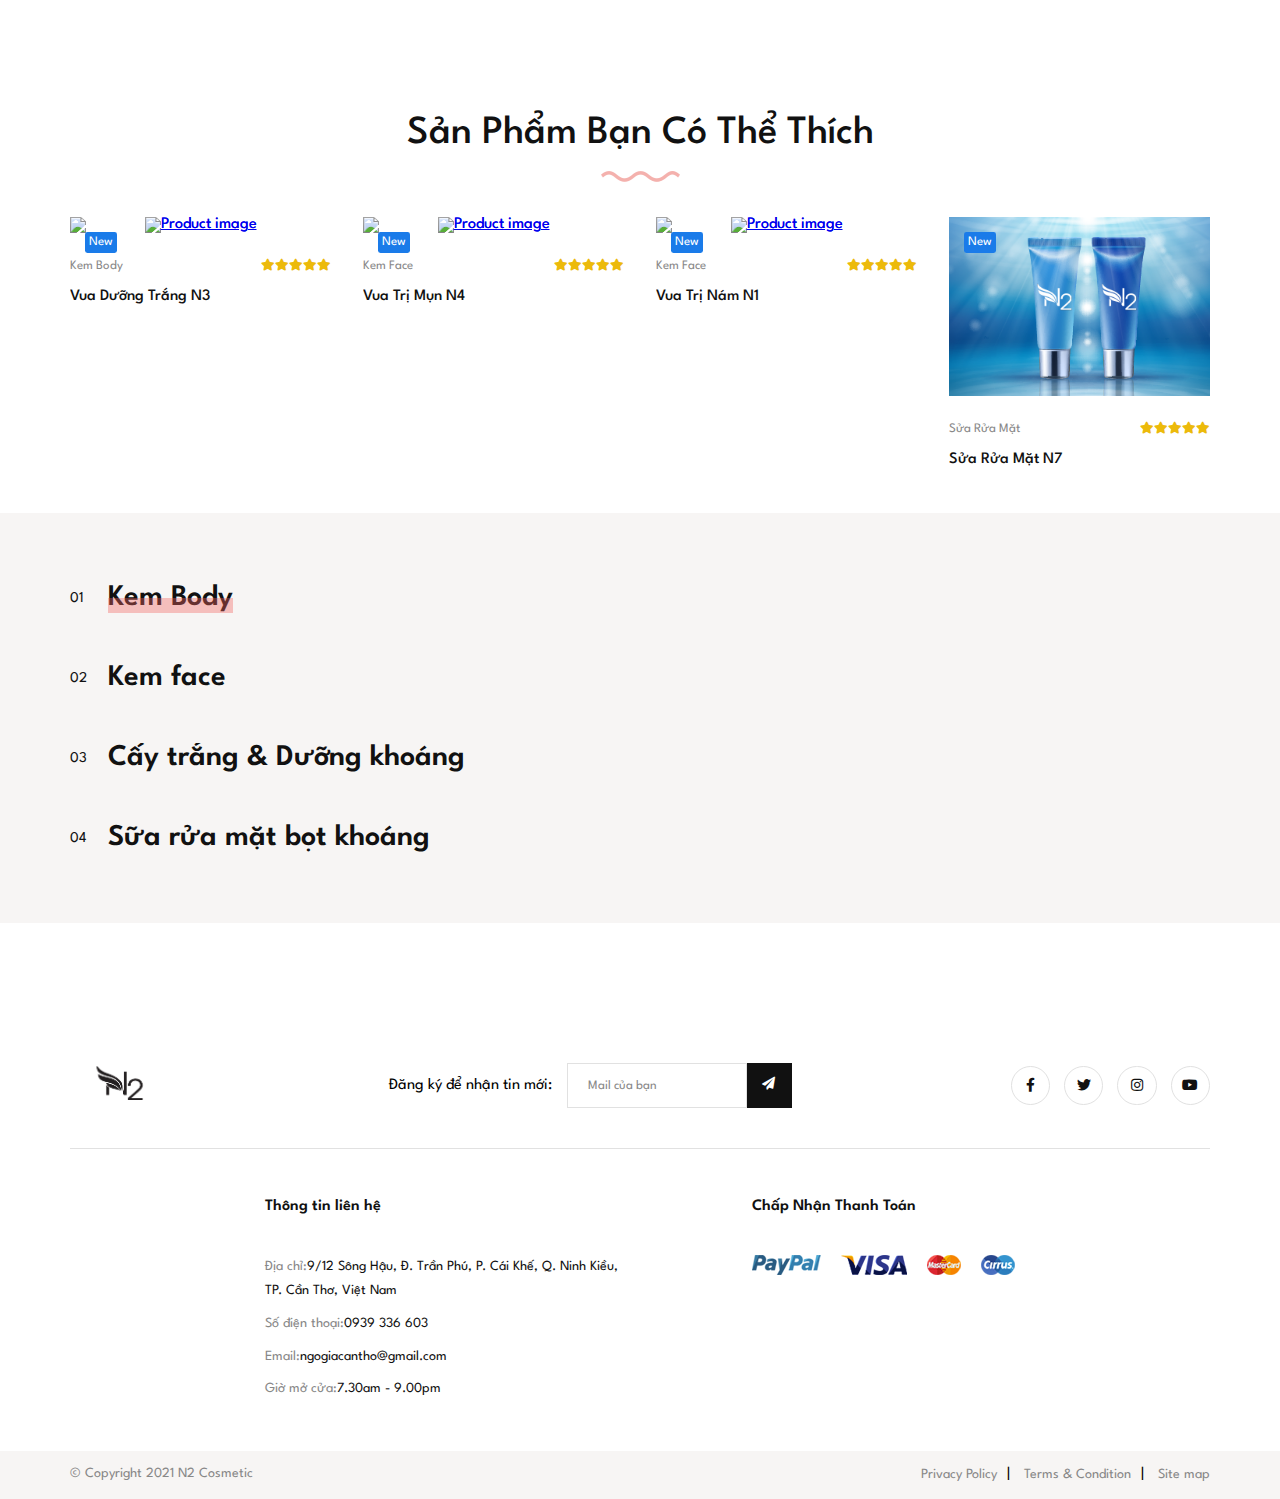
==== commit dddb46dd: "index.html" ====
--- a/index.html
+++ b/index.html
@@ -70,27 +70,27 @@
                       </li>
                       <!--<li><a href="services.html">Services</a></li>-->
                       <!--<li><a href="about.html">About</a></li>-->
-                      <li><a href="shop-fullwidth-4col.html">Cửa hàng<span class="dropable-icon"><!--<i class="fas fa-angle-down"></i>--></span></a>
+                      <li><a href="shop-fullwidth-4col.html">Cửa hàng<span class="dropable-icon"><i class="fas fa-angle-down"></i></span></a>
                         <ul class="dropdown-menu -wide">
                           <ul class="dropdown-menu__col">
-                            <li><a href="shop-fullwidth-4col.html">Shop Fullwidth 4 Columns</a></li>
-                            <li><a href="shop-fullwidth-5col.html">Shop Fullwidth 5 Columns</a></li>
-                            <li><a href="shop-fullwidth-left-sidebar.html">Shop Fullwidth Left Sidebar</a></li>
-                            <li><a href="shop-fullwidth-right-sidebar.html">Shop Fullwidth Right Sidebar</a></li>
+                            <li><a href="shop-fullwidth-4col.html">Kem body</a></li>
+                            <li><a href="shop-fullwidth-5col.html">Kem face</a></li>
+                            <li><a href="shop-fullwidth-left-sidebar.html">Cấy trắng & dưỡng khoáng</a></li>
+                            <li><a href="shop-fullwidth-right-sidebar.html">Sữa rửa mặt bọt khoáng</a></li>
                           </ul>
-                          <ul class="dropdown-menu__col">
+                         <!-- <ul class="dropdown-menu__col">
                             <li><a href="shop-grid-4col.html">Shop grid 4 Columns</a></li>
                             <li><a href="shop-grid-3col.html">Shop Grid 3 Columns</a></li>
                             <li><a href="shop-grid-sidebar.html">Shop Grid Sideber</a></li>
                             <li><a href="shop-list-sidebar.html">Shop List Sidebar</a></li>
-                          </ul>
+                          </ul>-->
                           <ul class="dropdown-menu__col">
                             <li><a href="product-detail.html">Product Detail</a></li>
                             <li><a href="cart.html">Shopping cart</a></li>
                             <li><a href="checkout.html">Checkout</a></li>
                             <li><a href="wishlist.html">Wish list</a></li>
                           </ul>
-                          <ul class="dropdown-menu__col -banner"><a href="shop-fullwidth-4col.html"><img src="assets/images/header/dropdown-menu-banner.png" alt="New product banner"/></a></ul>
+                          <ul class="dropdown-menu__col -banner"></ul>
                         </ul>
                       </li>
                       <!--<li><a href="blog.html">Blog</a></li>-->
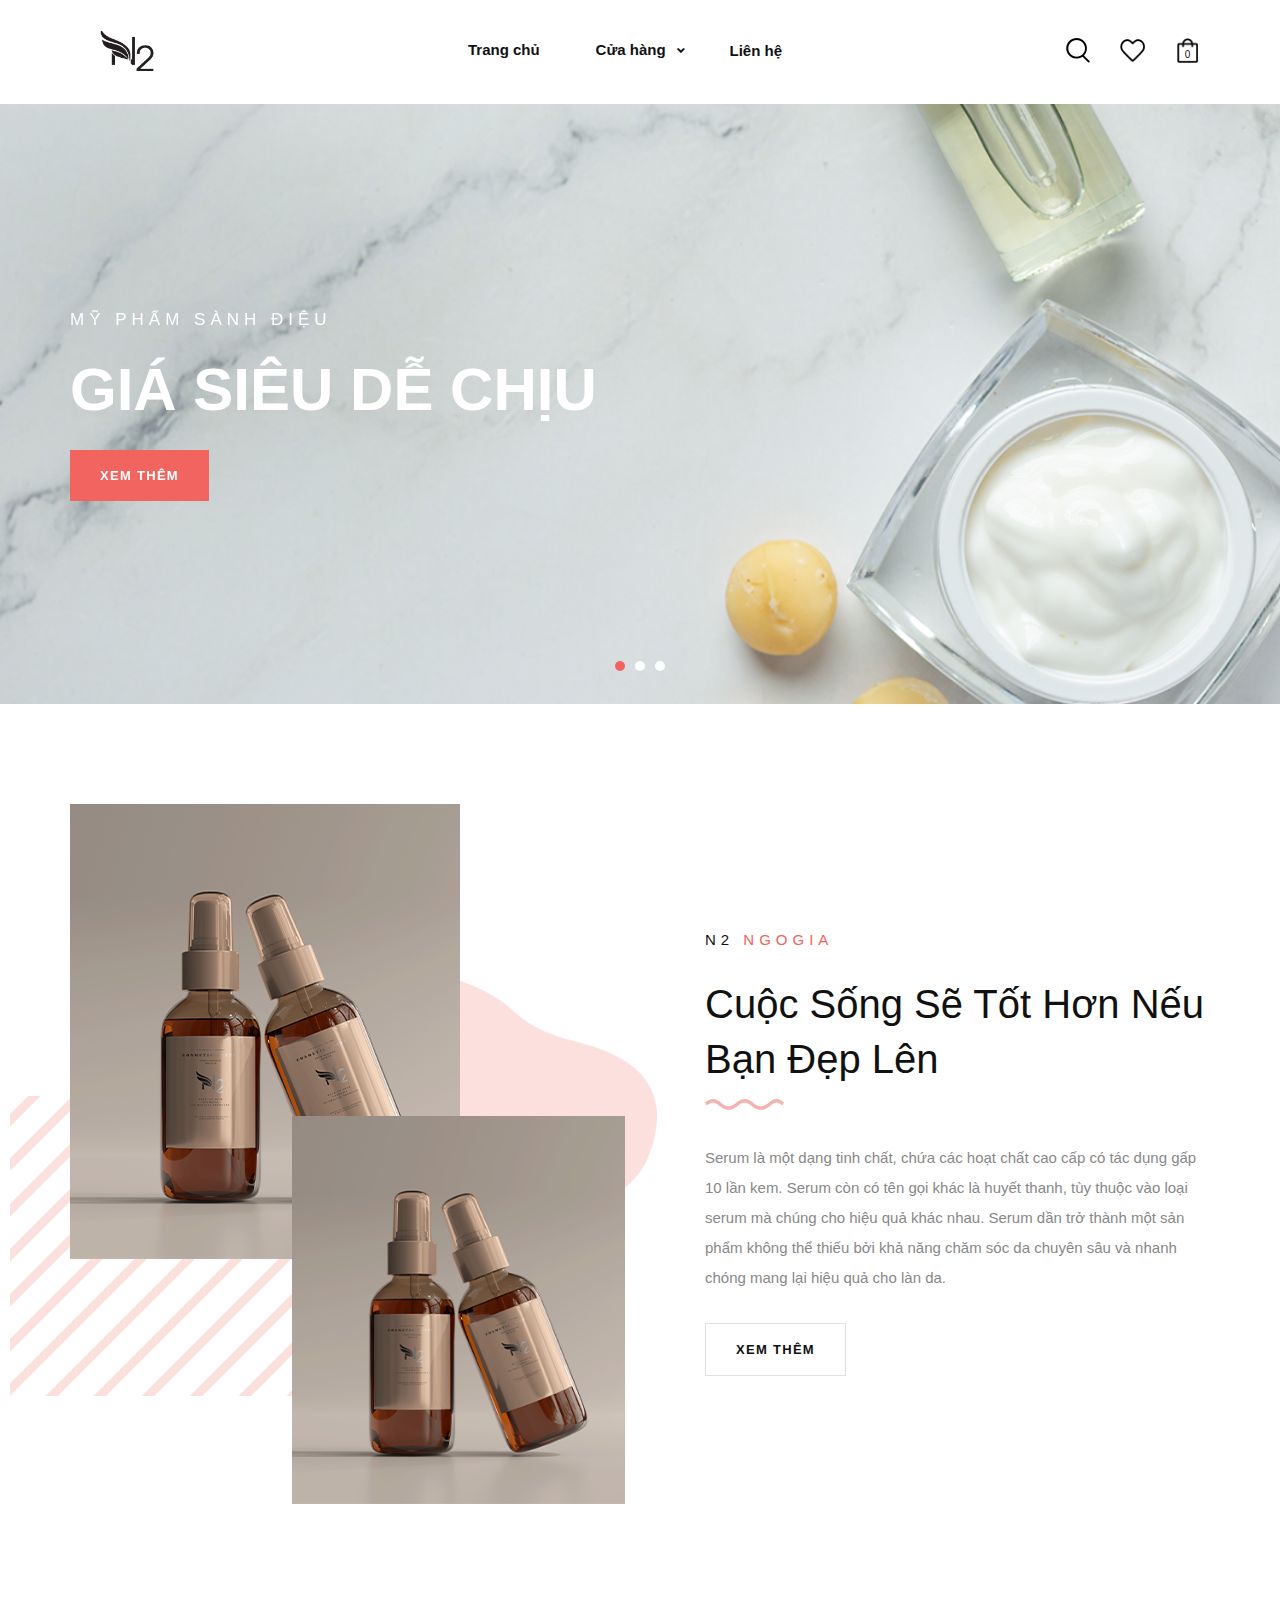
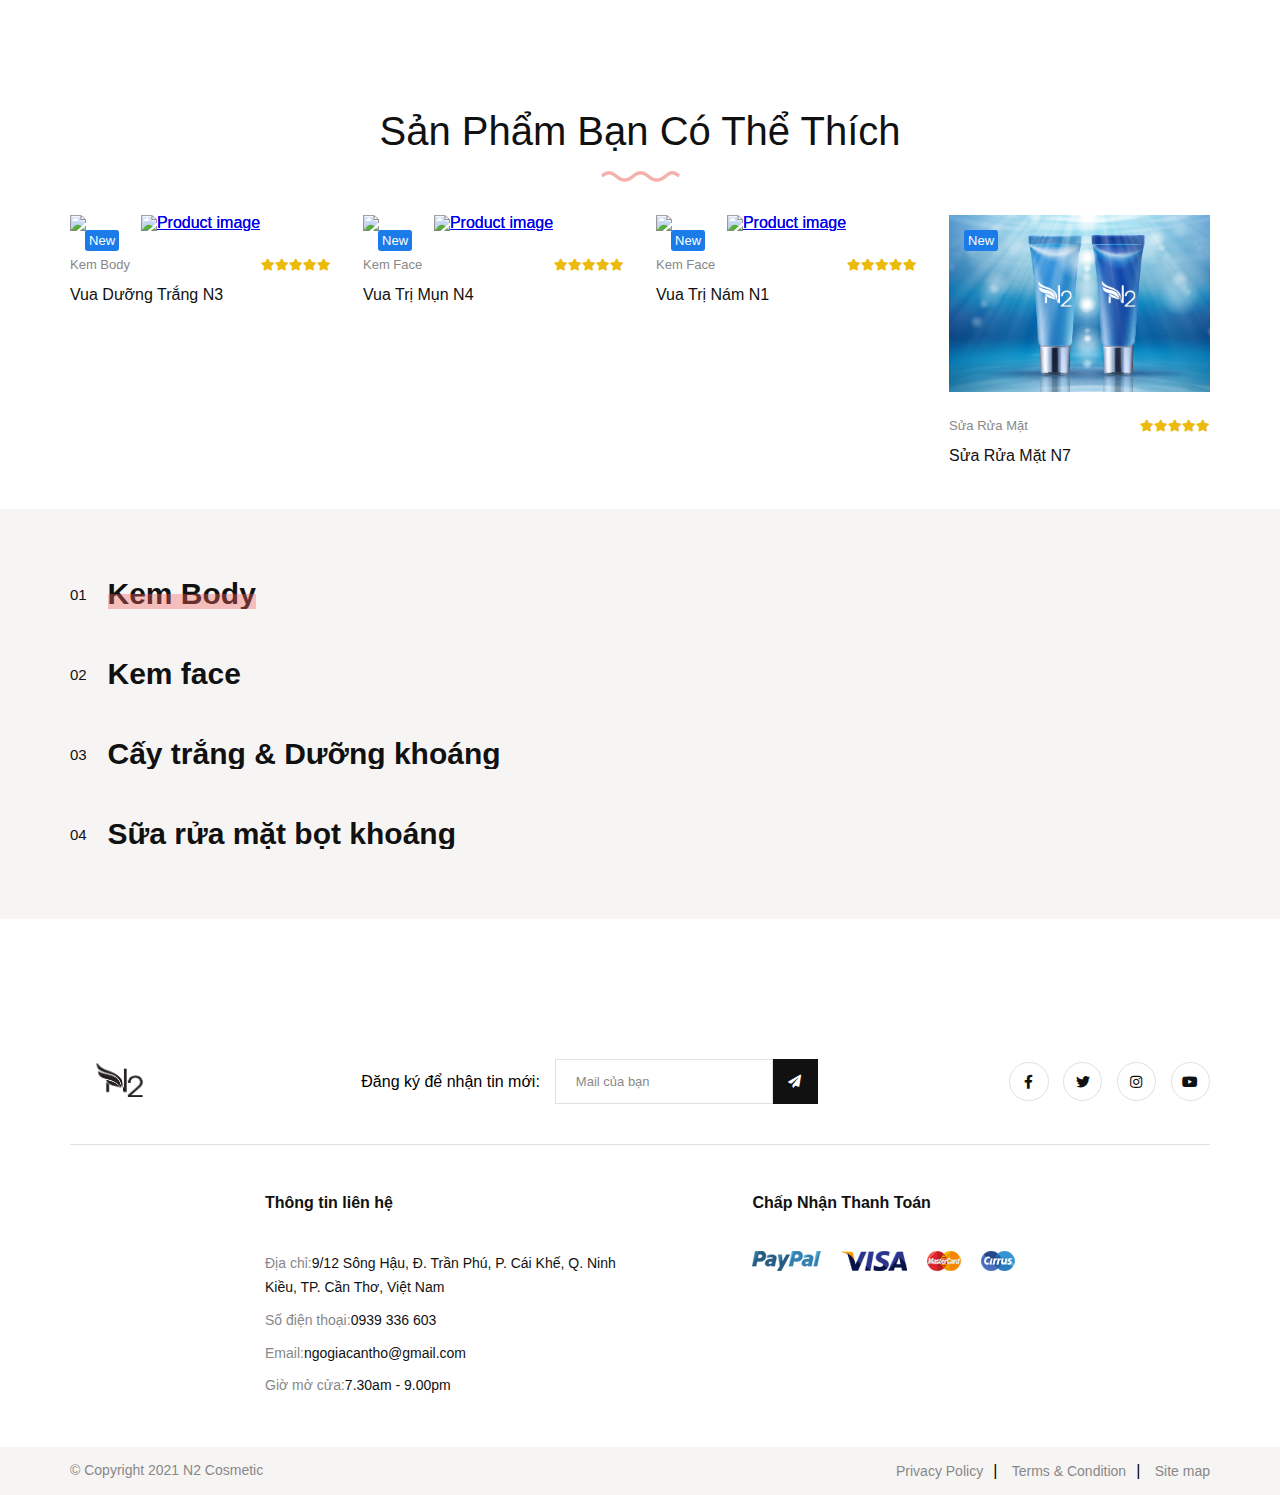
==== commit 2ba50e21: "index.html" ====
--- a/index.html
+++ b/index.html
@@ -5,7 +5,8 @@
     <meta name="viewport" content="width=device-width, initial-scale=1.0, user-scalable=no"/>
     <meta http-equiv="X-UA-Compatible" content="ie=edge"/>
     <title>Homepage 1</title>
-    <link rel="stylesheet" href="https://fonts.googleapis.com/css2?family=Spartan:wght@300;400;500;700;900&amp;display=swap"/>
+    <link rel="stylesheet"
+    href="https://fonts.googleapis.com/css?family=Metrophobic">
     <link rel="shortcut icon" type="image/png" href="./assets/images/fav.png"/>
     <!--build:css assets/css/styles.min.css-->
     <link rel="stylesheet" href="assets/css/bootstrap.css"/>
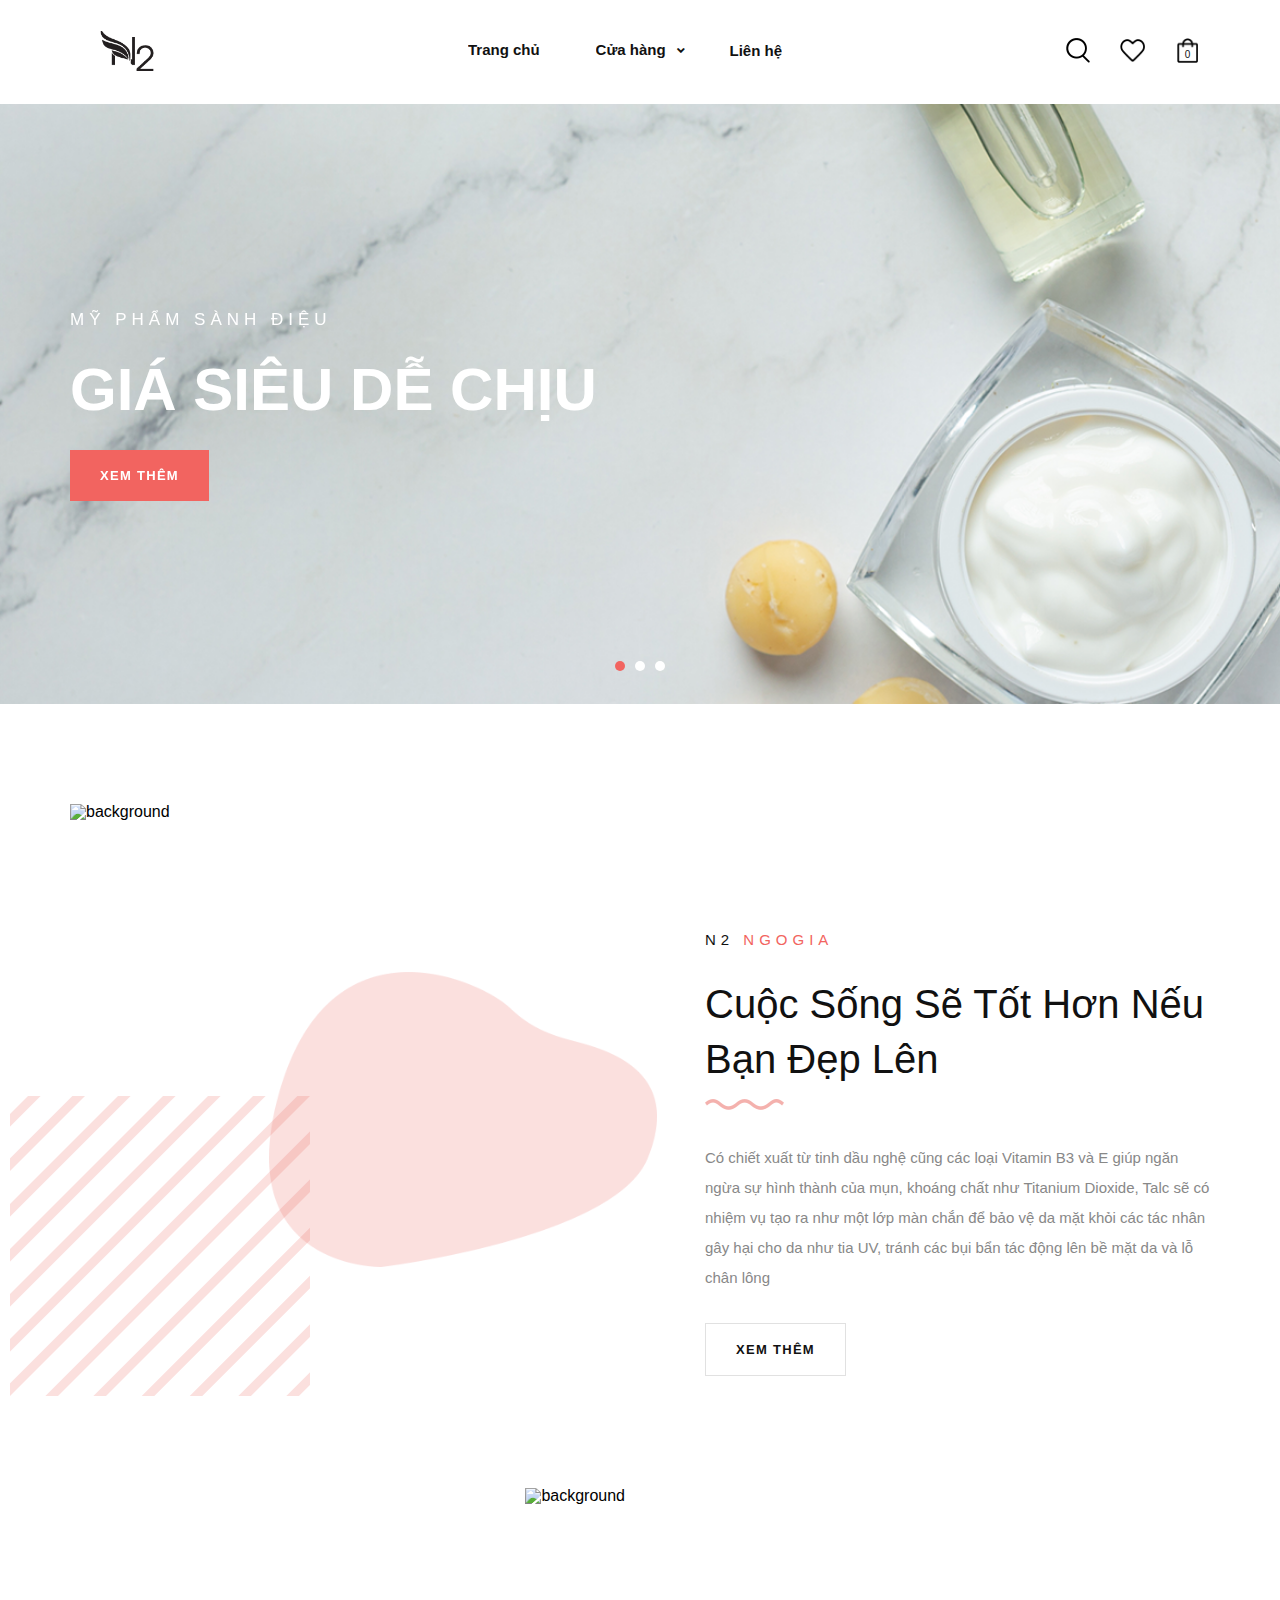
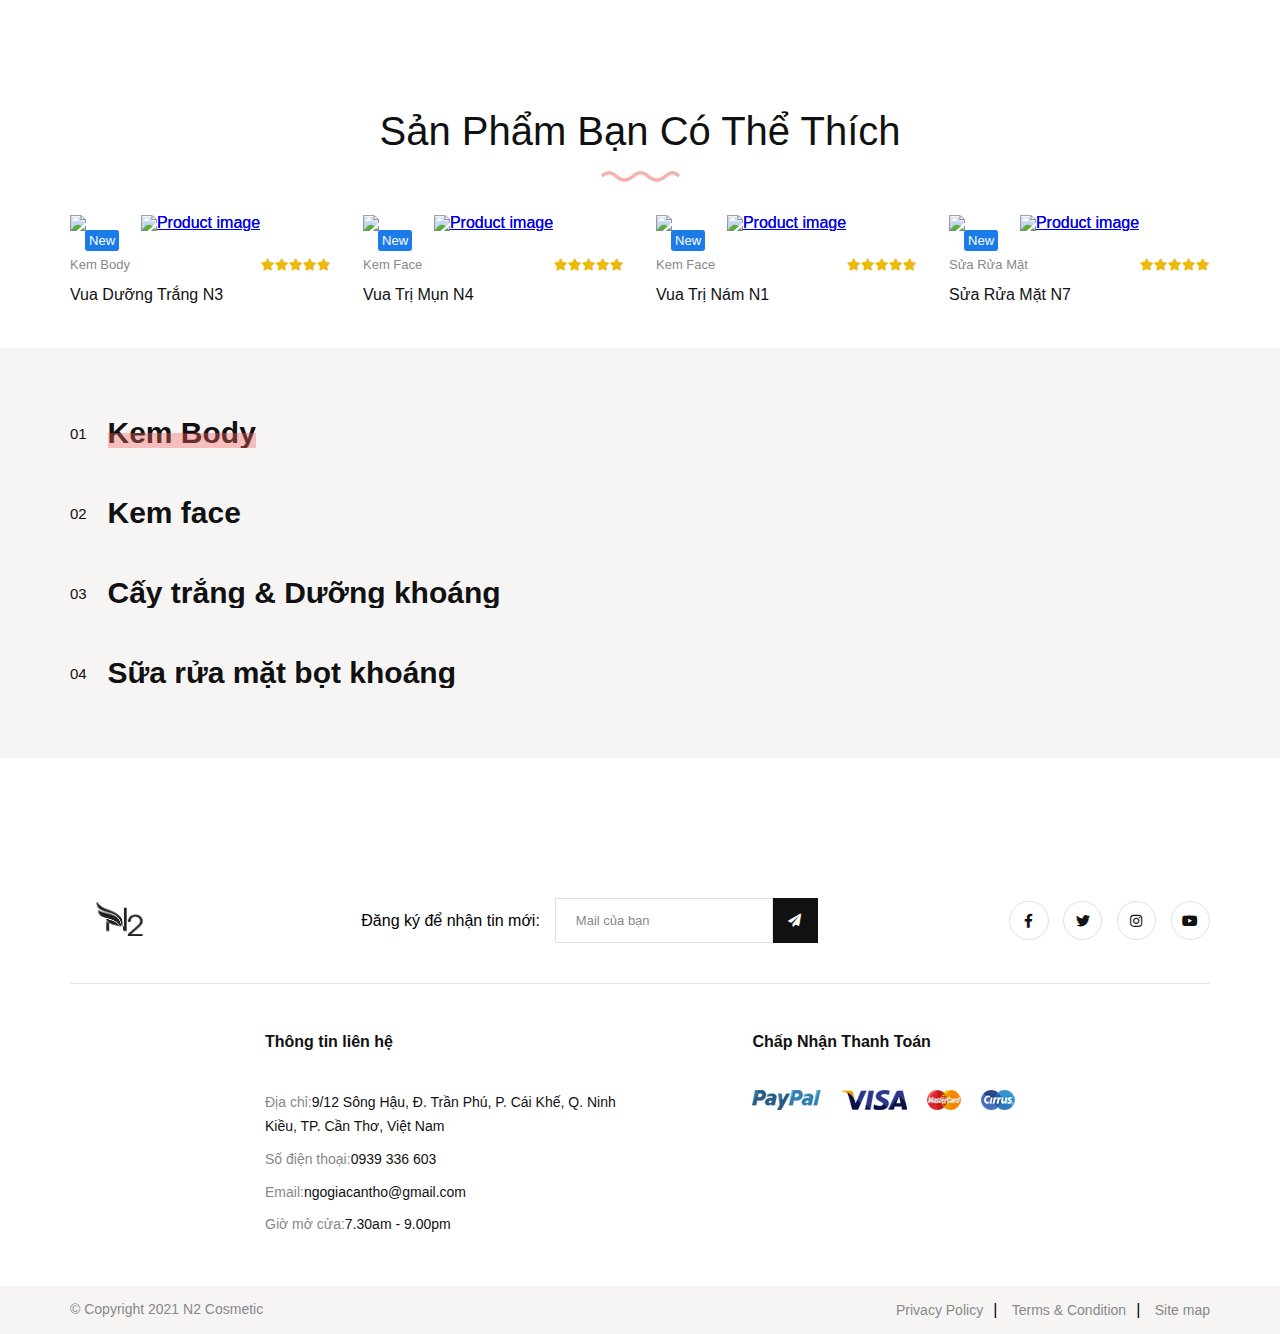
==== commit 171d3640: "index.html" ====
--- a/index.html
+++ b/index.html
@@ -4,7 +4,7 @@
     <meta charset="UTF-8"/>
     <meta name="viewport" content="width=device-width, initial-scale=1.0, user-scalable=no"/>
     <meta http-equiv="X-UA-Compatible" content="ie=edge"/>
-    <title>Homepage 1</title>
+    <title>Trang chủ</title>
     <link rel="stylesheet"
     href="https://fonts.googleapis.com/css?family=Metrophobic">
     <link rel="shortcut icon" type="image/png" href="./assets/images/fav.png"/>
@@ -74,23 +74,29 @@
                       <li><a href="shop-fullwidth-4col.html">Cửa hàng<span class="dropable-icon"><i class="fas fa-angle-down"></i></span></a>
                         <ul class="dropdown-menu -wide">
                           <ul class="dropdown-menu__col">
-                            <li><a href="shop-fullwidth-4col.html">Kem body</a></li>
-                            <li><a href="shop-fullwidth-5col.html">Kem face</a></li>
-                            <li><a href="shop-fullwidth-left-sidebar.html">Cấy trắng & dưỡng khoáng</a></li>
-                            <li><a href="shop-fullwidth-right-sidebar.html">Sữa rửa mặt bọt khoáng</a></li>
+                            <li><a href="shop-fullwidth-4col.html">VUA TRỊ NÁM N1</a></li>
                           </ul>
+							<ul class="dropdown-menu__col">
+                            <li><a href="shop-fullwidth-4col.html">VUA DƯỠNG TRẮNG N3</a></li>
+							</ul>
+							<ul class="dropdown-menu__col">
+                            <li><a href="shop-fullwidth-4col.html">VUA TRỊ NÁM N4</a></li>
+							</ul>
+							<ul class="dropdown-menu__col">
+                            <li><a href="shop-fullwidth-4col.html">SỮA RỬA MẶT N7</a></li>
+							</ul>
                          <!-- <ul class="dropdown-menu__col">
                             <li><a href="shop-grid-4col.html">Shop grid 4 Columns</a></li>
                             <li><a href="shop-grid-3col.html">Shop Grid 3 Columns</a></li>
                             <li><a href="shop-grid-sidebar.html">Shop Grid Sideber</a></li>
                             <li><a href="shop-list-sidebar.html">Shop List Sidebar</a></li>
                           </ul>-->
-                          <ul class="dropdown-menu__col">
+                          <!--<ul class="dropdown-menu__col">
                             <li><a href="product-detail.html">Product Detail</a></li>
                             <li><a href="cart.html">Shopping cart</a></li>
                             <li><a href="checkout.html">Checkout</a></li>
                             <li><a href="wishlist.html">Wish list</a></li>
-                          </ul>
+                          </ul>-->
                           <ul class="dropdown-menu__col -banner"></ul>
                         </ul>
                       </li>
@@ -126,7 +132,7 @@
                     <h5 class="slider-content__subtitle" data-animation-in="fadeInUp" data-animation-delay="0.1">MỸ PHẨM SÀNH ĐIỆU</h5>
                     <h1 class="slider-content__title" data-animation-in="fadeInUp" data-animation-delay="0.2">GIÁ SIÊU DỄ CHỊU
                     </h1>
-                    <div data-animation-in="fadeInUp" data-animation-out="fadeInDown" data-animation-delay="0.4"><a class="btn -red" href="#">Xem thêm</a>
+                    <div data-animation-in="fadeInUp" data-animation-out="fadeInDown" data-animation-delay="0.4"><a class="btn -red" href="https://srm.n2ngogia.com/">Xem thêm</a>
                     </div>
                   </div>
                 </div>
@@ -162,7 +168,7 @@
           <div class="row align-items-center">
             <div class="col-12 col-md-6">
               <div class="introduction-one-image">
-                <div class="introduction-one-image__detail"><img src="assets/images/introduction/IntroductionOne/sp1.png" alt="background"/><img src="assets/images/introduction/IntroductionOne/sp1.png" alt="background"/></div>
+                <div class="introduction-one-image__detail"><img src="assets/images/introduction/IntroductionOne/spmatsau.png" alt="background"/><img src="assets/images/introduction/IntroductionOne/spmattruoc.png" alt="background"/></div>
                 <div class="introduction-one-image__background">
                   <div class="background__item">
                     <div class="wrapper" ref="{bg1}"><img data-depth="0.5" src="assets/images/introduction/IntroductionOne/bg1.png" alt="background"/></div>
@@ -179,7 +185,8 @@
                       <div class="section-title " style="margin-bottom: 1.875em">
                         <h2>Cuộc sống sẽ tốt hơn  Nếu bạn đẹp lên</h2><img src="assets/images/introduction/IntroductionOne/content-deco.png" alt="Decoration"/>
                       </div>
-                <p>Serum là một dạng tinh chất, chứa các hoạt chất cao cấp có tác dụng gấp 10 lần kem. Serum còn có tên gọi khác là huyết thanh, tùy thuộc vào loại serum mà chúng cho hiệu quả khác nhau. Serum dần trở thành một sản phẩm không thể thiếu bởi khả năng chăm sóc da chuyên sâu và nhanh chóng mang lại hiệu quả cho làn da.</p><a class="btn -white" href="shop-fullwidth-4col.html">Xem thêm</a>
+                <p>Có chiết xuất từ tinh dầu nghệ cũng các loại Vitamin B3 và E giúp ngăn ngừa sự hình thành của mụn, khoáng chất như Titanium Dioxide, Talc sẽ có nhiệm vụ tạo ra như một lớp màn chắn để bảo vệ da mặt khỏi các tác nhân gây hại cho da như tia UV, tránh các bụi bẩn tác động lên bề mặt da và lỗ chân lông</p>
+                <a class="btn -white" href="product-detailn7.html"/>Xem thêm</a>
               </div>
             </div>
           </div>
@@ -279,7 +286,7 @@
 				                  <div class="col-6 col-sm-6 col-md-4 col-lg-3 px-1 px-lg-3">
                       <div class="product ">
                         <div class="product-type"><h5 class="-new">New</h5></div>
-                        <div class="product-thumb"><a class="product-thumb__image" href="product-detailn7.html"><img src="assets/images/SanPham/n7.png" alt="Product image"/><img src="assets/images/SanPham/n7.png" alt="Product image"/></a>
+                        <div class="product-thumb"><a class="product-thumb__image" href="product-detailn7.html"><img src="assets/images/SanPham/banner1.png" alt="Product image"/><img src="assets/images/SanPham/banner1-1.png" alt="Product image"/></a>
                           <div class="product-thumb__actions">
                             <!--<div class="product-btn"><a class="btn -white product__actions__item -round product-atc" href="#"><i class="fas fa-shopping-bag"></i></a>
                             </div>
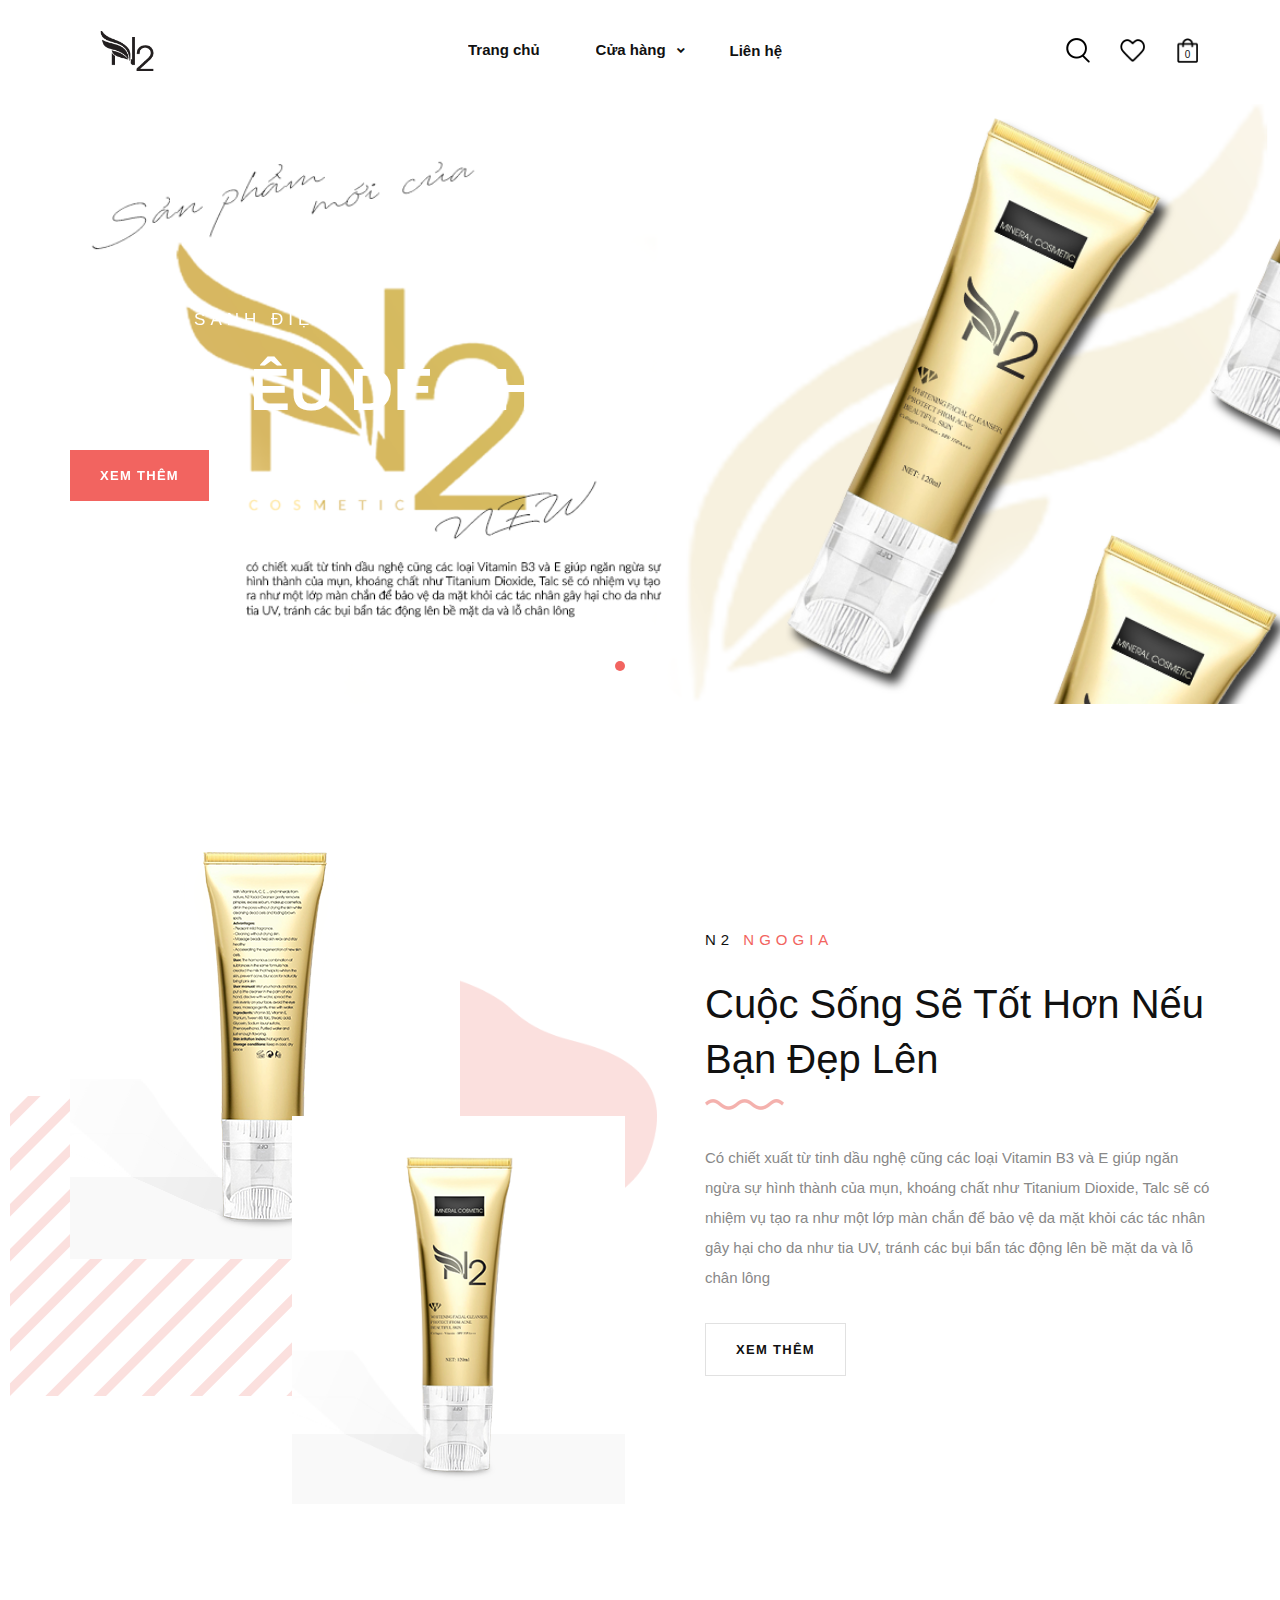
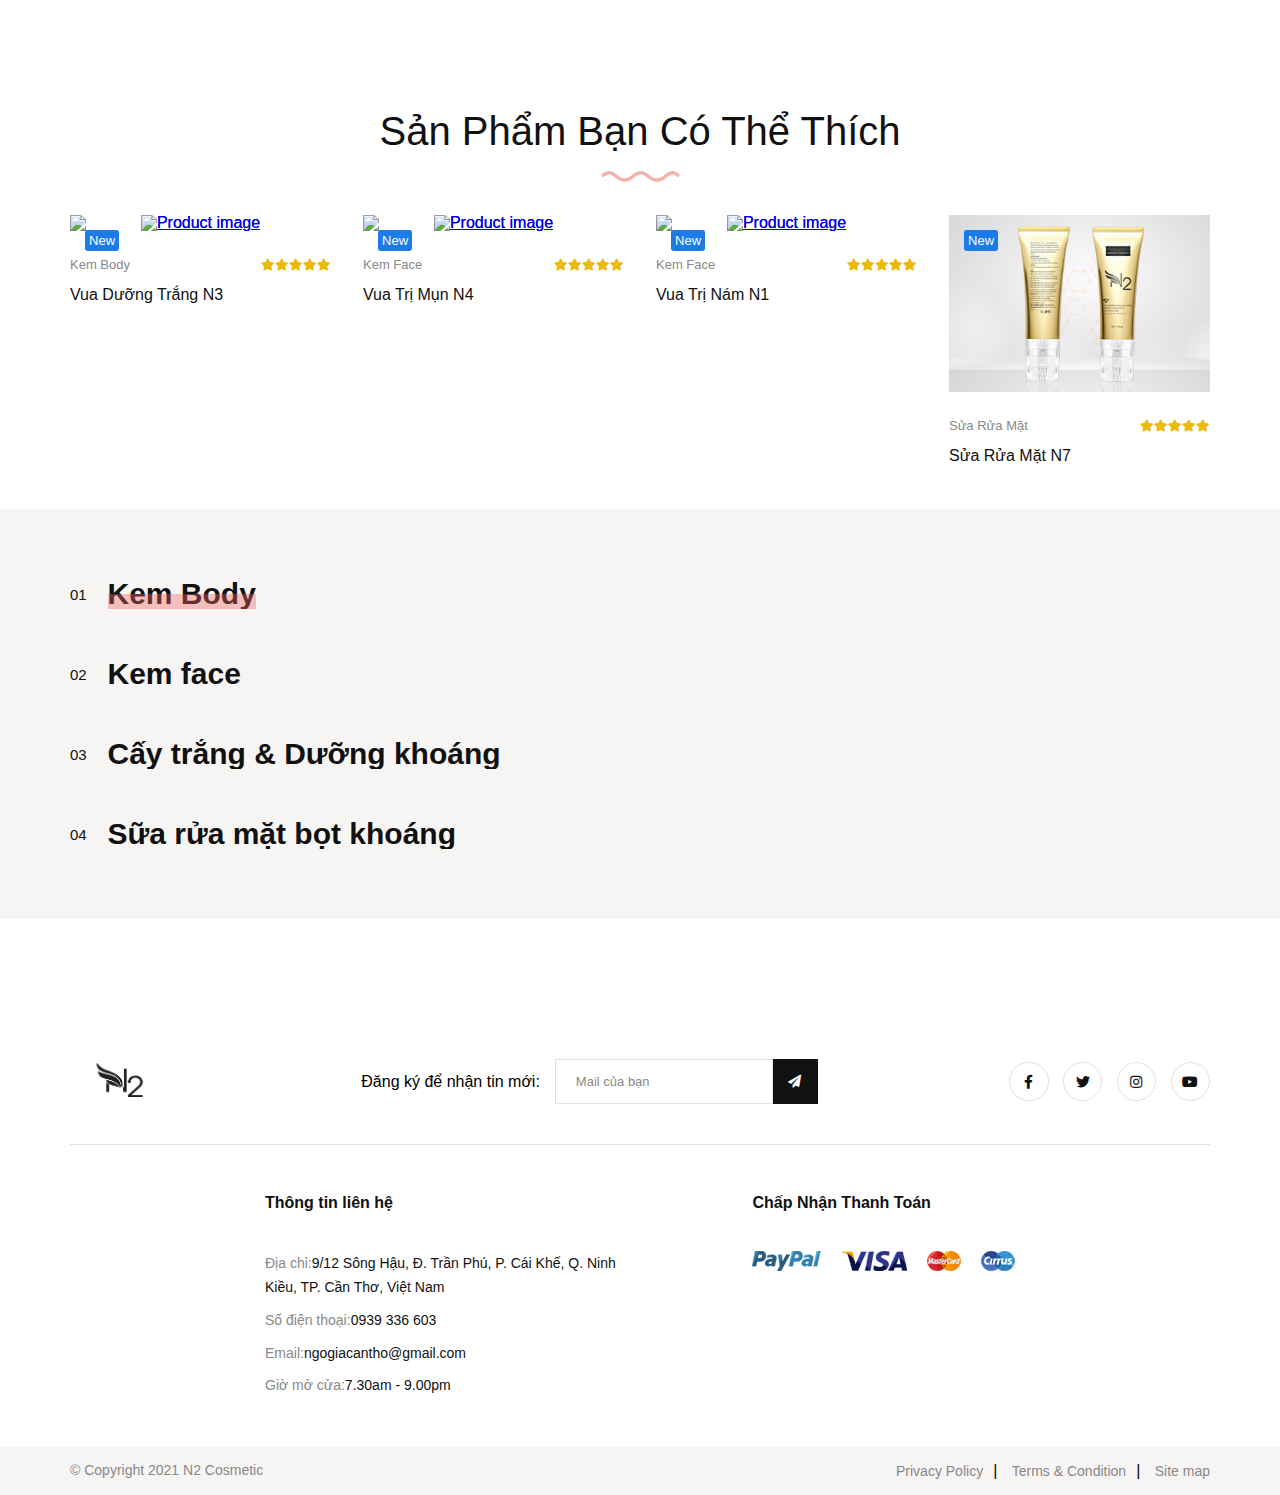
==== commit 5208e791: "add new file" ====
--- a/index.html
+++ b/index.html
@@ -107,7 +107,7 @@
                   <div class="menu-functions "><a class="menu-icon -search" href="#"><img src="assets/images/header/search-icon.png" alt="Search icon"/></a>
                     <div class="search-box">
                       <form>
-                        <input type="text" placeholder="What are you looking for?" name="search"/>
+                        <input type="text" placeholder="Bạn đang tìm gì?" name="search"/>
                         <button><img src="assets/images/header/search-icon.png" alt="Search icon"/></button>
                       </form>
                     </div><a class="menu-icon -wishlist" href="/wishlist.html"><img src="assets/images/header/wishlist-icon.png" alt="Wishlist icon"/></a>
@@ -127,10 +127,10 @@
             <div class="slider__carousel">
               <div class="slider__carousel__item slider-1">
                 <div class="container">
-                  <div class="slider-background"><img class="slider-background" src="assets/images/slider/SliderOne/1.png" alt="Slider background"/></div>
+                  <div class="slider-background"><img class="slider-background" src="assets/images/slider/SliderOne/Banner_1.png" alt="Slider background"/></div>
                   <div class="slider-content">
-                    <h5 class="slider-content__subtitle" data-animation-in="fadeInUp" data-animation-delay="0.1">MỸ PHẨM SÀNH ĐIỆU</h5>
-                    <h1 class="slider-content__title" data-animation-in="fadeInUp" data-animation-delay="0.2">GIÁ SIÊU DỄ CHỊU
+                    <h5 class="slider-content__subtitle mot" data-animation-in="fadeInUp" data-animation-delay="0.1">MỸ PHẨM SÀNH ĐIỆU</h5>
+                    <h1 class="slider-content__title tieude" data-animation-in="fadeInUp" data-animation-delay="0.2">GIÁ SIÊU DỄ CHỊU
                     </h1>
                     <div data-animation-in="fadeInUp" data-animation-out="fadeInDown" data-animation-delay="0.4"><a class="btn -red" href="https://srm.n2ngogia.com/">Xem thêm</a>
                     </div>
@@ -139,7 +139,7 @@
               </div>
               <div class="slider__carousel__item slider-2">
                 <div class="container">
-                  <div class="slider-background"><img class="slider-background" src="assets/images/slider/SliderOne/2.png" alt="Slider background"/></div>
+                  <div class="slider-background"><img class="slider-background" src="assets/images/slider/SliderOne/banner_2.png" alt="Slider background"/></div>
                   <div class="slider-content">
                     <h5 class="slider-content__subtitle" data-animation-in="fadeInUp" data-animation-delay="0.1">MỸ PHẨM SÀNH ĐIỆU</h5>
                     <h1 class="slider-content__title" data-animation-in="fadeInUp" data-animation-delay="0.2">GIÁ SIÊU DỄ CHỊU
@@ -151,7 +151,7 @@
               </div>
               <div class="slider__carousel__item slider-3">
                 <div class="container">
-                  <div class="slider-background"><img class="slider-background" src="assets/images/slider/SliderOne/6.png" alt="Slider background"/></div>
+                  <div class="slider-background"><img class="slider-background" src="assets/images/slider/SliderOne/Artboard_3.png" alt="Slider background"/></div>
                   <div class="slider-content">
                     <h5 class="slider-content__subtitle" data-animation-in="fadeInUp" data-animation-delay="0.1">MỸ PHẨM SÀNH ĐIỆU</h5>
                     <h1 class="slider-content__title" data-animation-in="fadeInUp" data-animation-delay="0.2">GIÁ DỄ CHỊU
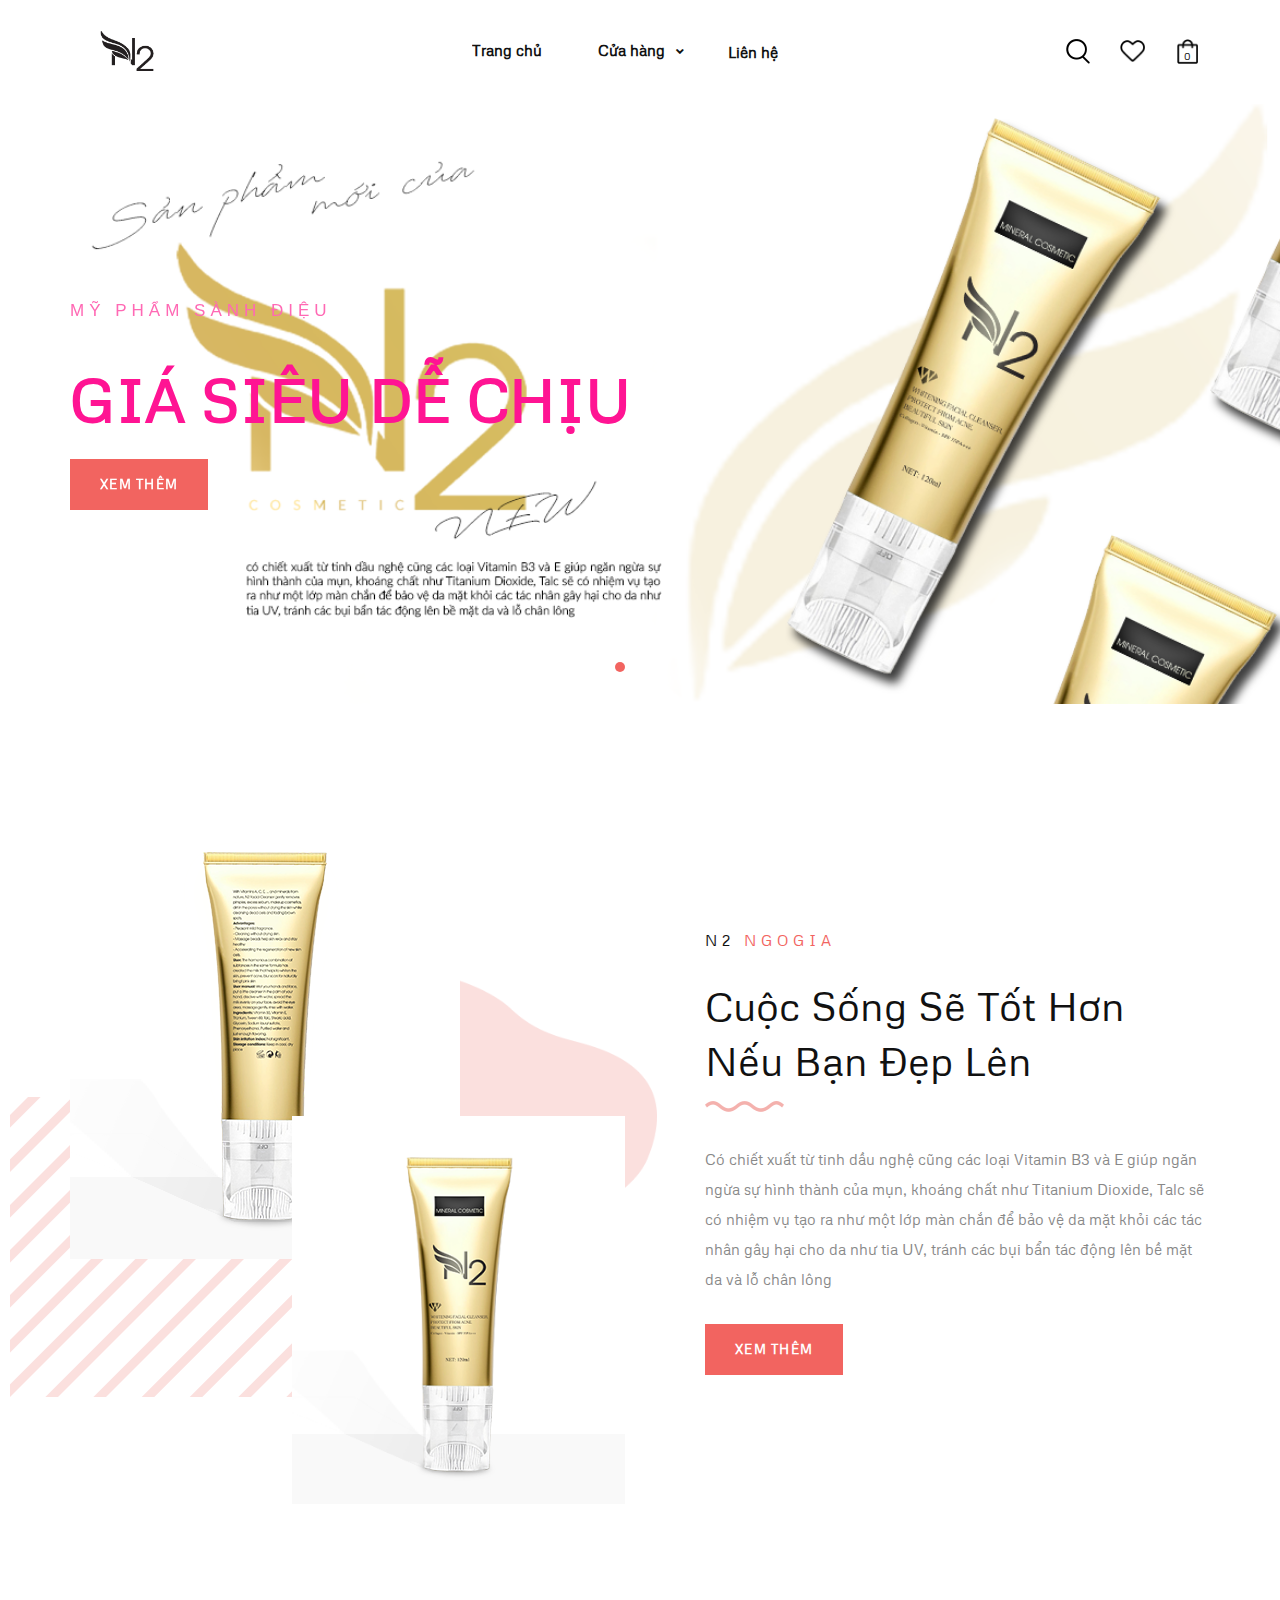
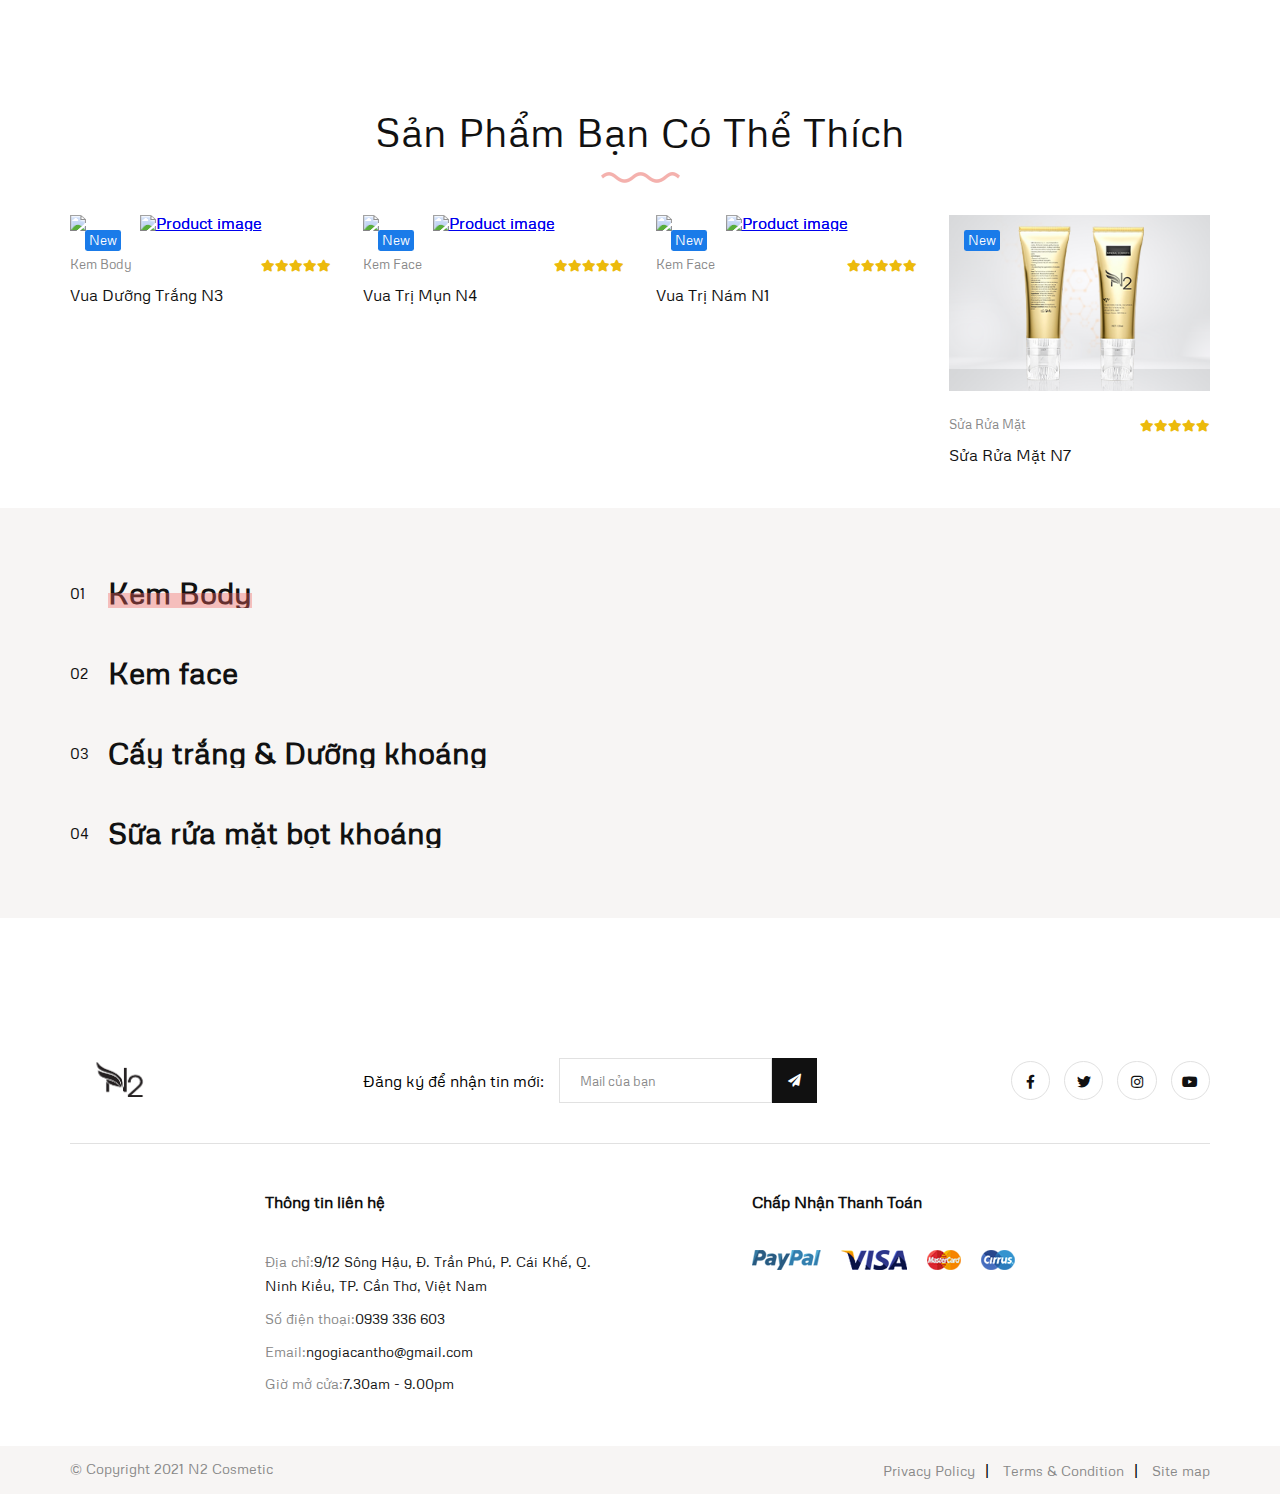
==== commit afa2b16b: "add new file" ====
--- a/index.html
+++ b/index.html
@@ -130,7 +130,7 @@
                   <div class="slider-background"><img class="slider-background" src="assets/images/slider/SliderOne/Banner_1.png" alt="Slider background"/></div>
                   <div class="slider-content">
                     <h5 class="slider-content__subtitle mot" data-animation-in="fadeInUp" data-animation-delay="0.1">MỸ PHẨM SÀNH ĐIỆU</h5>
-                    <h1 class="slider-content__title tieude" data-animation-in="fadeInUp" data-animation-delay="0.2">GIÁ SIÊU DỄ CHỊU
+                    <h1 class="slider-content__title hai" data-animation-in="fadeInUp" data-animation-delay="0.2">GIÁ SIÊU DỄ CHỊU
                     </h1>
                     <div data-animation-in="fadeInUp" data-animation-out="fadeInDown" data-animation-delay="0.4"><a class="btn -red" href="https://srm.n2ngogia.com/">Xem thêm</a>
                     </div>
@@ -182,11 +182,11 @@
             <div class="col-12 col-md-6">
               <div class="introduction-one-content">
                 <h5>N2<span> NGOGIA</span></h5>
-                      <div class="section-title " style="margin-bottom: 1.875em">
-                        <h2>Cuộc sống sẽ tốt hơn  Nếu bạn đẹp lên</h2><img src="assets/images/introduction/IntroductionOne/content-deco.png" alt="Decoration"/>
-                      </div>
+                <div class="section-title " style="margin-bottom: 1.875em">
+                  <h2>Cuộc sống sẽ tốt hơn  Nếu bạn đẹp lên</h2><img src="assets/images/introduction/IntroductionOne/content-deco.png" alt="Decoration"/>&nbsp;
+                  </div>
                 <p>Có chiết xuất từ tinh dầu nghệ cũng các loại Vitamin B3 và E giúp ngăn ngừa sự hình thành của mụn, khoáng chất như Titanium Dioxide, Talc sẽ có nhiệm vụ tạo ra như một lớp màn chắn để bảo vệ da mặt khỏi các tác nhân gây hại cho da như tia UV, tránh các bụi bẩn tác động lên bề mặt da và lỗ chân lông</p>
-                <a class="btn -white" href="product-detailn7.html"/>Xem thêm</a>
+                <a class="btn -red" href="product-detailn7.html"/>Xem thêm</a>
               </div>
             </div>
           </div>
--- a/assets/css/style.css
+++ b/assets/css/style.css
@@ -2,7 +2,7 @@
 body {
   padding: 0;
   margin: 0;
-  font-family: "Spartan", sans-serif;
+  font-family: "Metrophobic";
   font-weight: normal;
   font-size: 16px; }
   @media only screen and (max-width: 992px) {
@@ -30,7 +30,9 @@
 main {
   display: block; }
 
-h1,
+h1{
+	color: #FF5F00;
+}
 h2,
 h3,
 h4,
@@ -46,6 +48,7 @@
   box-sizing: content-box;
   /* 1 */
   height: 1;
+	color: brown;
   /* 1 */
   overflow: visible;
   /* 2 */ }
@@ -848,12 +851,12 @@
       line-height: 1;
       display: inline-block; }
       .post-card-one__content__info p span {
-        color: #111; }
+        color: ##FF7E00; }
       .post-card-one__content__info p:after {
         content: "/";
         margin: 0 0.625em; }
     .post-card-one__content__info a {
-      color: #111;
+      color: ##FF7E00;
       font-size: 0.8125em;
       font-weight: normal;
       text-decoration: none;
@@ -864,7 +867,7 @@
       .post-card-one__content__info a:hover {
         color: #f26460; }
   .post-card-one__content__title {
-    color: #111;
+    color: #FF7E00;
     font-size: 1.25em;
     font-weight: 600;
     text-decoration: none;
@@ -3220,7 +3223,7 @@
   z-index: 1; }
   .introduction-ten__wrapper {
     display: grid;
-    grid-template-areas: "p1 p2 p4"+    grid-template-areas: "p1 p2 p4"
  "p1 p3 p4";
     grid-template-rows: repeat(2, 1fr);
     grid-template-columns: repeat(3, 1fr);
@@ -3229,16 +3232,16 @@
       .introduction-ten__wrapper {
         grid-template-rows: repeat(3, 1fr);
         grid-template-columns: repeat(2, 1fr);
-        grid-template-areas: "p1 p2"- "p1 p4"+        grid-template-areas: "p1 p2"
+ "p1 p4"
  "p3 p4"; } }
     @media only screen and (max-width: 768px) {
       .introduction-ten__wrapper {
         grid-template-rows: 1fr;
         grid-template-columns: 1fr;
-        grid-template-areas: "p1"- "p2"- "p3"+        grid-template-areas: "p1"
+ "p2"
+ "p3"
  "p4"; } }
     .introduction-ten__wrapper__item:nth-child(1) {
       grid-area: p1; }
@@ -4471,7 +4474,7 @@
     letter-spacing: 0.29412em;
     font-family: "Cambay", sans-serif; }
   .slider-content__title {
-    color: #fff;
+    color: #FF0004;
     font-size: 3.75em;
     font-weight: 600;
     line-height: 1.16667em;
@@ -4538,9 +4541,9 @@
       .slider.-style-1 .slider__carousel__item .slider-content, .slider.-style-5 .slider__carousel__item .slider-content {
         max-width: 100%; }
         .slider.-style-1 .slider__carousel__item .slider-content__title, .slider.-style-5 .slider__carousel__item .slider-content__title {
-          color: #fff; }
+          color: #black; }
         .slider.-style-1 .slider__carousel__item .slider-content__subtitle, .slider.-style-5 .slider__carousel__item .slider-content__subtitle {
-          color: #fff; }
+          color: #black; }
         .slider.-style-1 .slider__carousel__item .slider-content .btn, .slider.-style-5 .slider__carousel__item .slider-content .btn, .slider.-style-1 .slider__carousel__item .slider-content .blog-sidebar__section.-newsletter .blog-sidebar-newsletter .mc-form button, .blog-sidebar__section.-newsletter .blog-sidebar-newsletter .mc-form .slider.-style-1 .slider__carousel__item .slider-content button, .slider.-style-5 .slider__carousel__item .slider-content .blog-sidebar__section.-newsletter .blog-sidebar-newsletter .mc-form button, .blog-sidebar__section.-newsletter .blog-sidebar-newsletter .mc-form .slider.-style-5 .slider__carousel__item .slider-content button, .slider.-style-1 .slider__carousel__item .slider-content .paginator li button, .paginator li .slider.-style-1 .slider__carousel__item .slider-content button, .slider.-style-5 .slider__carousel__item .slider-content .paginator li button, .paginator li .slider.-style-5 .slider__carousel__item .slider-content button, .slider.-style-1 .slider__carousel__item .slider-content .category-two .slick-arrow, .category-two .slider.-style-1 .slider__carousel__item .slider-content .slick-arrow, .slider.-style-5 .slider__carousel__item .slider-content .category-two .slick-arrow, .category-two .slider.-style-5 .slider__carousel__item .slider-content .slick-arrow, .slider.-style-1 .slider__carousel__item .slider-content .footer-one__header__newsletter .footer-one-newsletter .mc-form button, .footer-one__header__newsletter .footer-one-newsletter .mc-form .slider.-style-1 .slider__carousel__item .slider-content button, .slider.-style-5 .slider__carousel__item .slider-content .footer-one__header__newsletter .footer-one-newsletter .mc-form button, .footer-one__header__newsletter .footer-one-newsletter .mc-form .slider.-style-5 .slider__carousel__item .slider-content button, .slider.-style-1 .slider__carousel__item .slider-content .footer-two__content .footer-two-newsletter .mc-form button, .footer-two__content .footer-two-newsletter .mc-form .slider.-style-1 .slider__carousel__item .slider-content button, .slider.-style-5 .slider__carousel__item .slider-content .footer-two__content .footer-two-newsletter .mc-form button, .footer-two__content .footer-two-newsletter .mc-form .slider.-style-5 .slider__carousel__item .slider-content button, .slider.-style-1 .slider__carousel__item .slider-content .product-detail__slide-two__small .slick-arrow, .product-detail__slide-two__small .slider.-style-1 .slider__carousel__item .slider-content .slick-arrow, .slider.-style-5 .slider__carousel__item .slider-content .product-detail__slide-two__small .slick-arrow, .product-detail__slide-two__small .slider.-style-5 .slider__carousel__item .slider-content .slick-arrow, .slider.-style-1 .slider__carousel__item .slider-content .product-tab-slide__content .slick-arrow, .product-tab-slide__content .slider.-style-1 .slider__carousel__item .slider-content .slick-arrow, .slider.-style-5 .slider__carousel__item .slider-content .product-tab-slide__content .slick-arrow, .product-tab-slide__content .slider.-style-5 .slider__carousel__item .slider-content .slick-arrow, .slider.-style-1 .slider__carousel__item .slider-content .slider.-style-3 .slider__carousel .slick-arrow, .slider.-style-3 .slider__carousel .slider.-style-1 .slider__carousel__item .slider-content .slick-arrow, .slider.-style-5 .slider__carousel__item .slider-content .slider.-style-3 .slider__carousel .slick-arrow, .slider.-style-3 .slider__carousel .slider.-style-5 .slider__carousel__item .slider-content .slick-arrow, .slider.-style-1 .slider__carousel__item .slider-content .testimonial-three .slick-arrow, .testimonial-three .slider.-style-1 .slider__carousel__item .slider-content .slick-arrow, .slider.-style-5 .slider__carousel__item .slider-content .testimonial-three .slick-arrow, .testimonial-three .slider.-style-5 .slider__carousel__item .slider-content .slick-arrow {
           color: #fff;
           display: inline-block; }
@@ -4549,10 +4552,10 @@
     .slider.-style-2 .slider__carousel__item.slider-1 .slider-content, .slider.menu.-style-6 .slider__carousel__item.slider-1 .slider-content {
       max-width: 400px; }
       .slider.-style-2 .slider__carousel__item.slider-1 .slider-content__title, .slider.menu.-style-6 .slider__carousel__item.slider-1 .slider-content__title {
-        color: #fff;
+        color: #FF5F00;
         font-weight: 700; }
         .slider.-style-2 .slider__carousel__item.slider-1 .slider-content__title span, .slider.menu.-style-6 .slider__carousel__item.slider-1 .slider-content__title span {
-          color: #f26460; }
+          color: #FF5F00; }
       .slider.-style-2 .slider__carousel__item.slider-1 .slider-content__description, .slider.menu.-style-6 .slider__carousel__item.slider-1 .slider-content__description {
         color: #fff;
         margin-bottom: 2.05882em; }
@@ -4563,7 +4566,7 @@
       .slider.-style-2 .slider__carousel__item.slider-2 .slider-content__subtitle, .slider.menu.-style-6 .slider__carousel__item.slider-2 .slider-content__subtitle {
         color: #de1339; }
       .slider.-style-2 .slider__carousel__item.slider-2 .slider-content__title, .slider.menu.-style-6 .slider__carousel__item.slider-2 .slider-content__title {
-        color: #111;
+        color: #black;
         font-weight: 700; }
       .slider.-style-2 .slider__carousel__item.slider-2 .slider-content__description, .slider.menu.-style-6 .slider__carousel__item.slider-2 .slider-content__description {
         color: #111;
@@ -4590,7 +4593,7 @@
         min-height: 21.5625em; }
         .slider.-style-3 .slider__carousel__item .slider-content__title {
           font-weight: 600;
-          color: #111; }
+          color: #FF5F00; }
           @media only screen and (max-width: 768px) {
             .slider.-style-3 .slider__carousel__item .slider-content__title {
               font-size: 2.85714em; } }
@@ -4630,10 +4633,10 @@
           color: #111;
           font-weight: 600; }
         .slider.-style-4 .slider__carousel__item .slider-content__title {
-          color: #f26460;
+          color: #black;
           font-weight: 700; }
           .slider.-style-4 .slider__carousel__item .slider-content__title span {
-            color: #111; }
+            color: #black; }
           @media only screen and (max-width: 768px) {
             .slider.-style-4 .slider__carousel__item .slider-content__title {
               font-size: 2.85714em; } }
@@ -6230,3 +6233,7 @@
               color: #f26460; }
             .wishlist__table__wrapper table tbody tr td:last-child .remove-btn:hover {
               border-color: #f26460; }
+.mot { color: hotpink;
+}
+.hai { color: deeppink;
+}
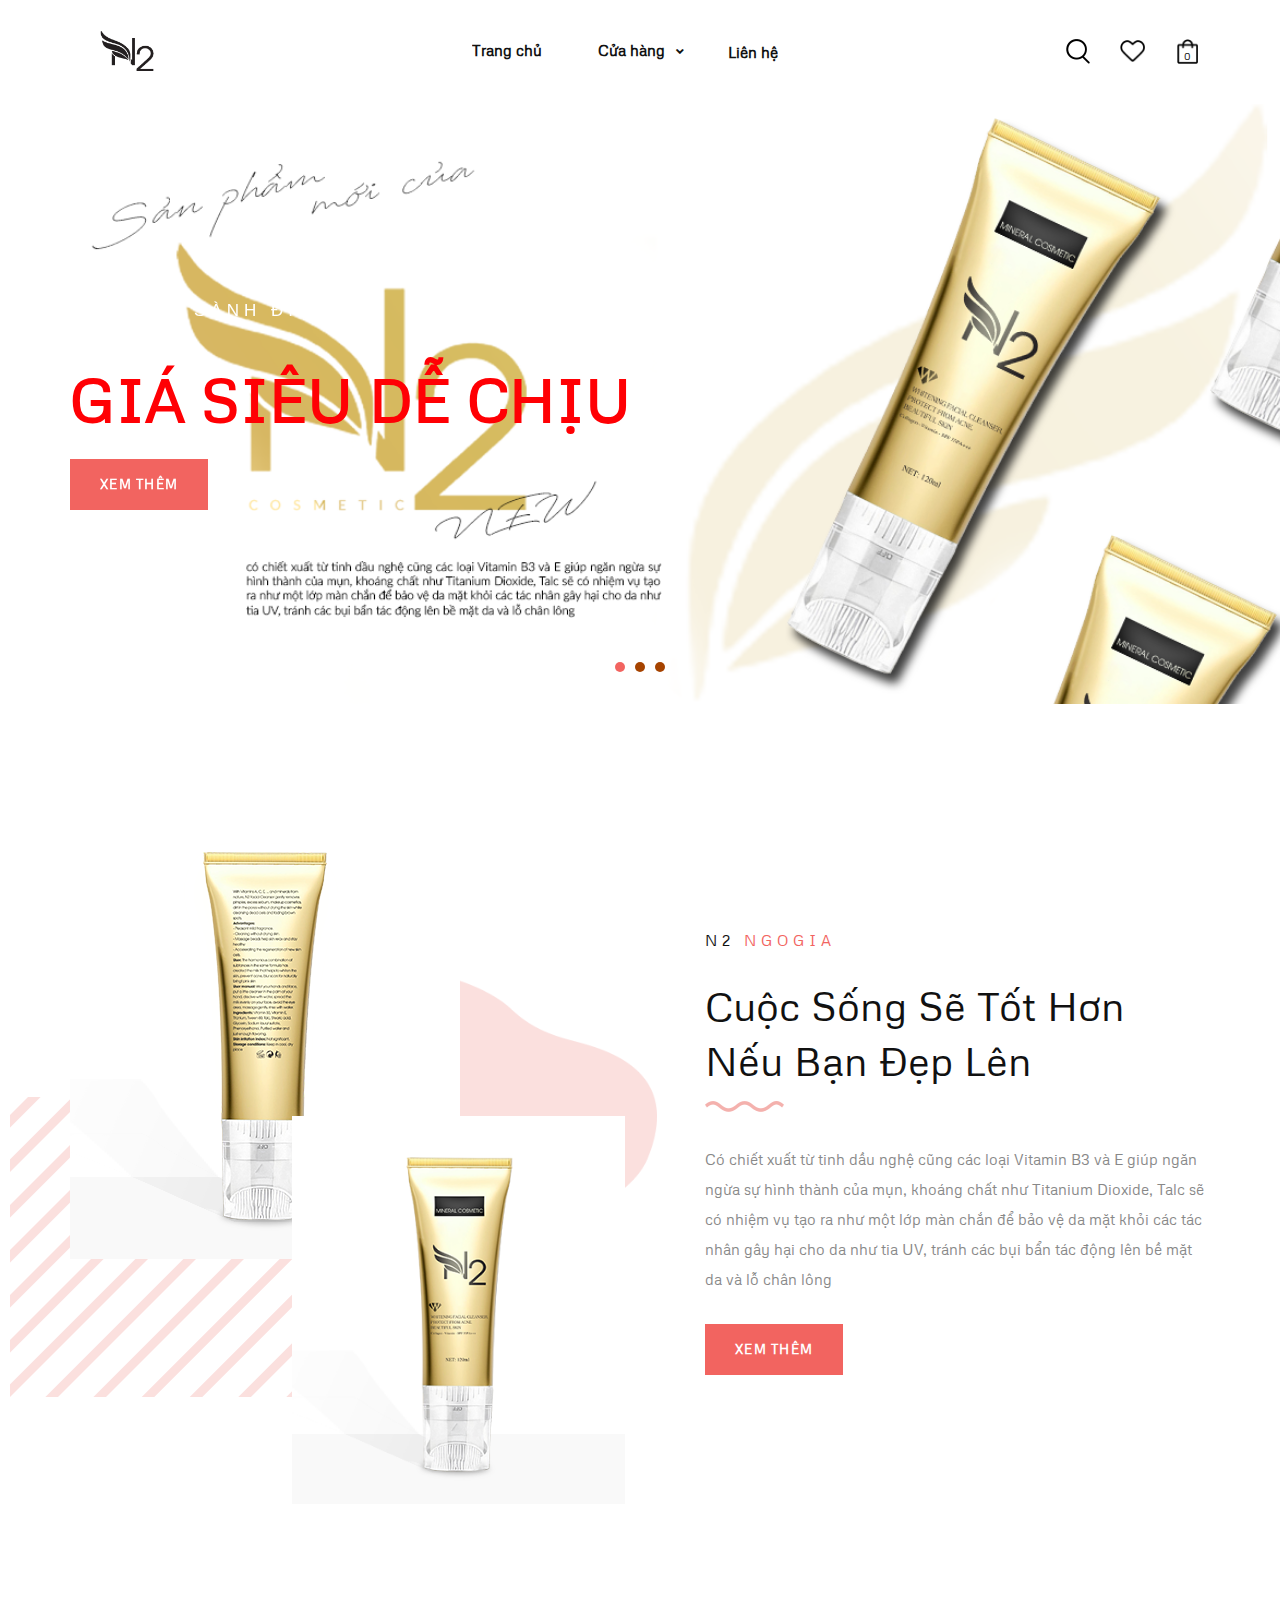
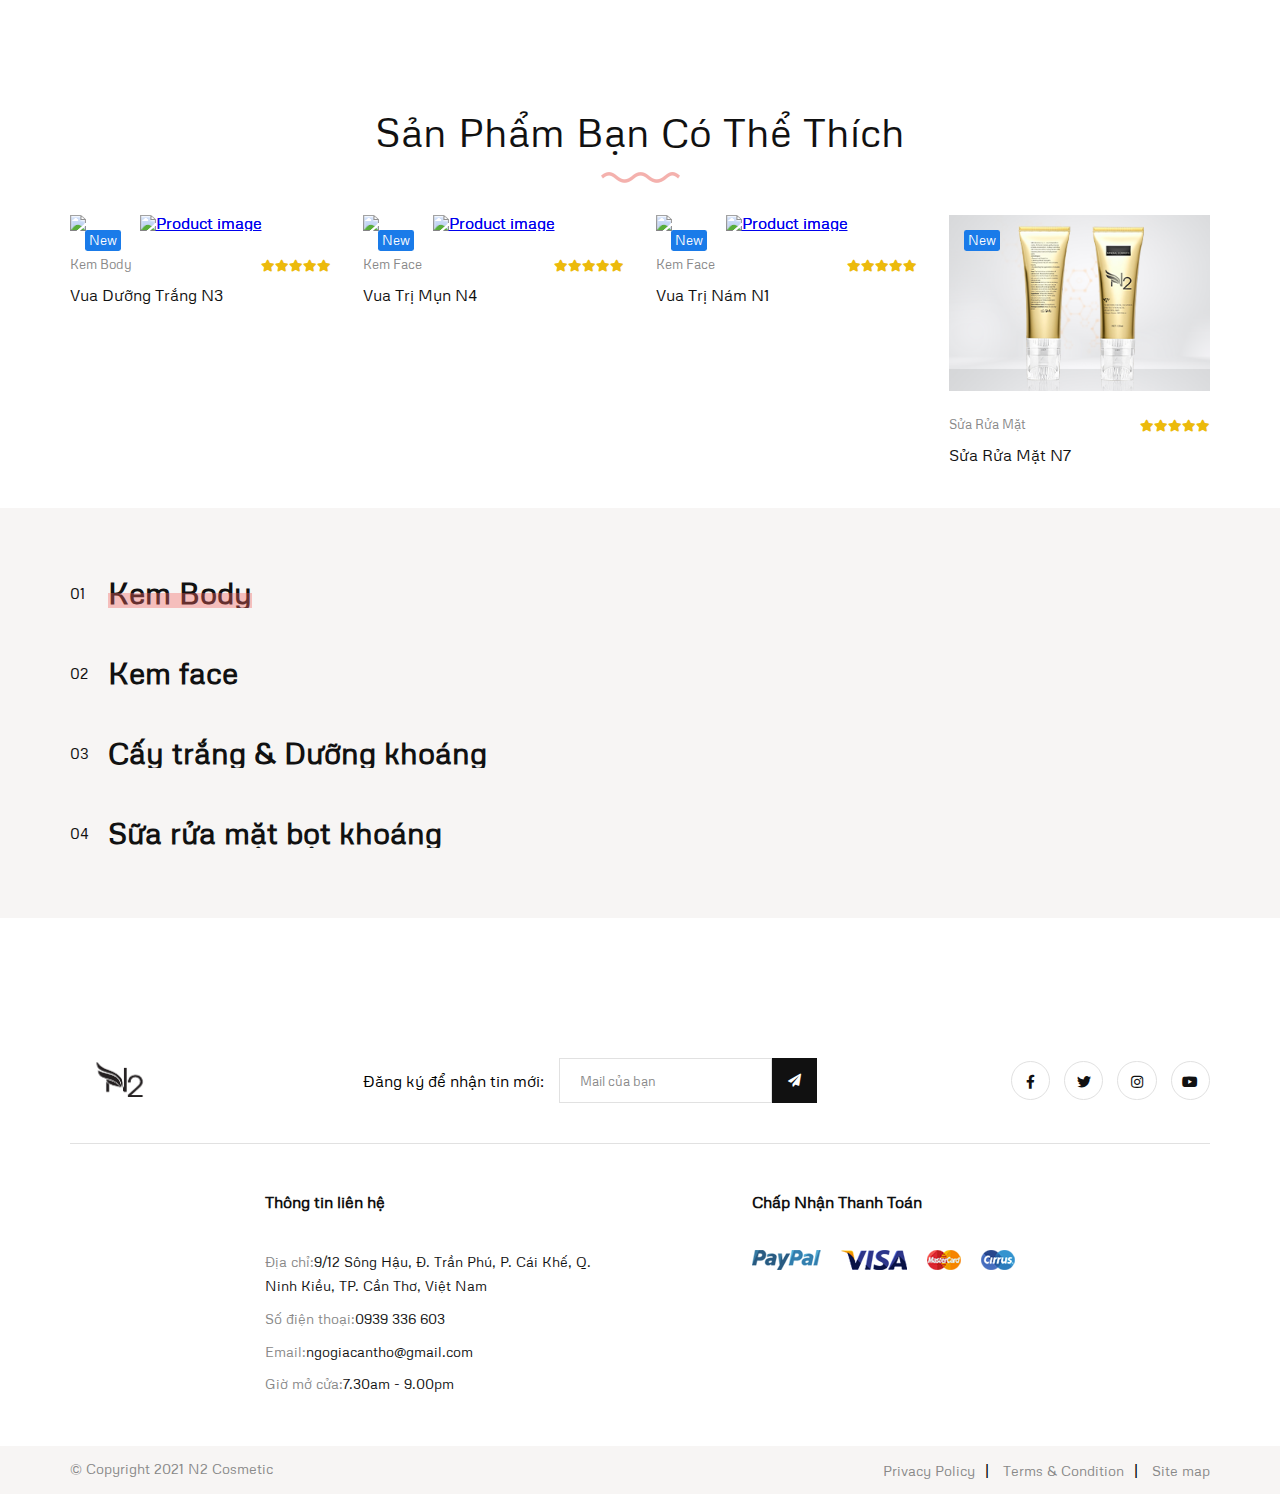
==== commit 49a9bf8e: "add new file" ====
--- a/index.html
+++ b/index.html
@@ -129,8 +129,8 @@
                 <div class="container">
                   <div class="slider-background"><img class="slider-background" src="assets/images/slider/SliderOne/Banner_1.png" alt="Slider background"/></div>
                   <div class="slider-content">
-                    <h5 class="slider-content__subtitle mot" data-animation-in="fadeInUp" data-animation-delay="0.1">MỸ PHẨM SÀNH ĐIỆU</h5>
-                    <h1 class="slider-content__title hai" data-animation-in="fadeInUp" data-animation-delay="0.2">GIÁ SIÊU DỄ CHỊU
+                    <h5 class="slider-content__subtitle" data-animation-in="fadeInUp" data-animation-delay="0.1">MỸ PHẨM SÀNH ĐIỆU</h5>
+                    <h1 class="slider-content__title" data-animation-in="fadeInUp" data-animation-delay="0.2">GIÁ SIÊU DỄ CHỊU
                     </h1>
                     <div data-animation-in="fadeInUp" data-animation-out="fadeInDown" data-animation-delay="0.4"><a class="btn -red" href="https://srm.n2ngogia.com/">Xem thêm</a>
                     </div>
--- a/assets/css/style.css
+++ b/assets/css/style.css
@@ -4480,7 +4480,7 @@
     line-height: 1.16667em;
     margin-bottom: 0.41667em; }
   .slider-content__description {
-    color: #fff;
+    color: #0B0400;
     font-size: 1.0625em;
     font-weight: 500;
     line-height: 1.76471em; }
@@ -4530,7 +4530,7 @@
     .slider.-style-1 .slider-dots li.slick-active .slider-dot, .slider.-style-5 .slider-dots li.slick-active .slider-dot {
       background-color: #f26460; }
     .slider.-style-1 .slider-dots li .slider-dot, .slider.-style-5 .slider-dots li .slider-dot {
-      background-color: #fff; }
+      background-color: #A64300; }
     .slider.-style-1 .slider__carousel__item, .slider.-style-5 .slider__carousel__item {
       overflow: hidden; }
       .slider.-style-1 .slider__carousel__item.slick-active .slider-background, .slider.-style-5 .slider__carousel__item.slick-active .slider-background {
@@ -6232,8 +6232,4 @@
             .wishlist__table__wrapper table tbody tr td:last-child .remove-btn:hover {
               color: #f26460; }
             .wishlist__table__wrapper table tbody tr td:last-child .remove-btn:hover {
-              border-color: #f26460; }
-.mot { color: hotpink;
-}
-.hai { color: deeppink;
-}
+              border-color: #f26460; }